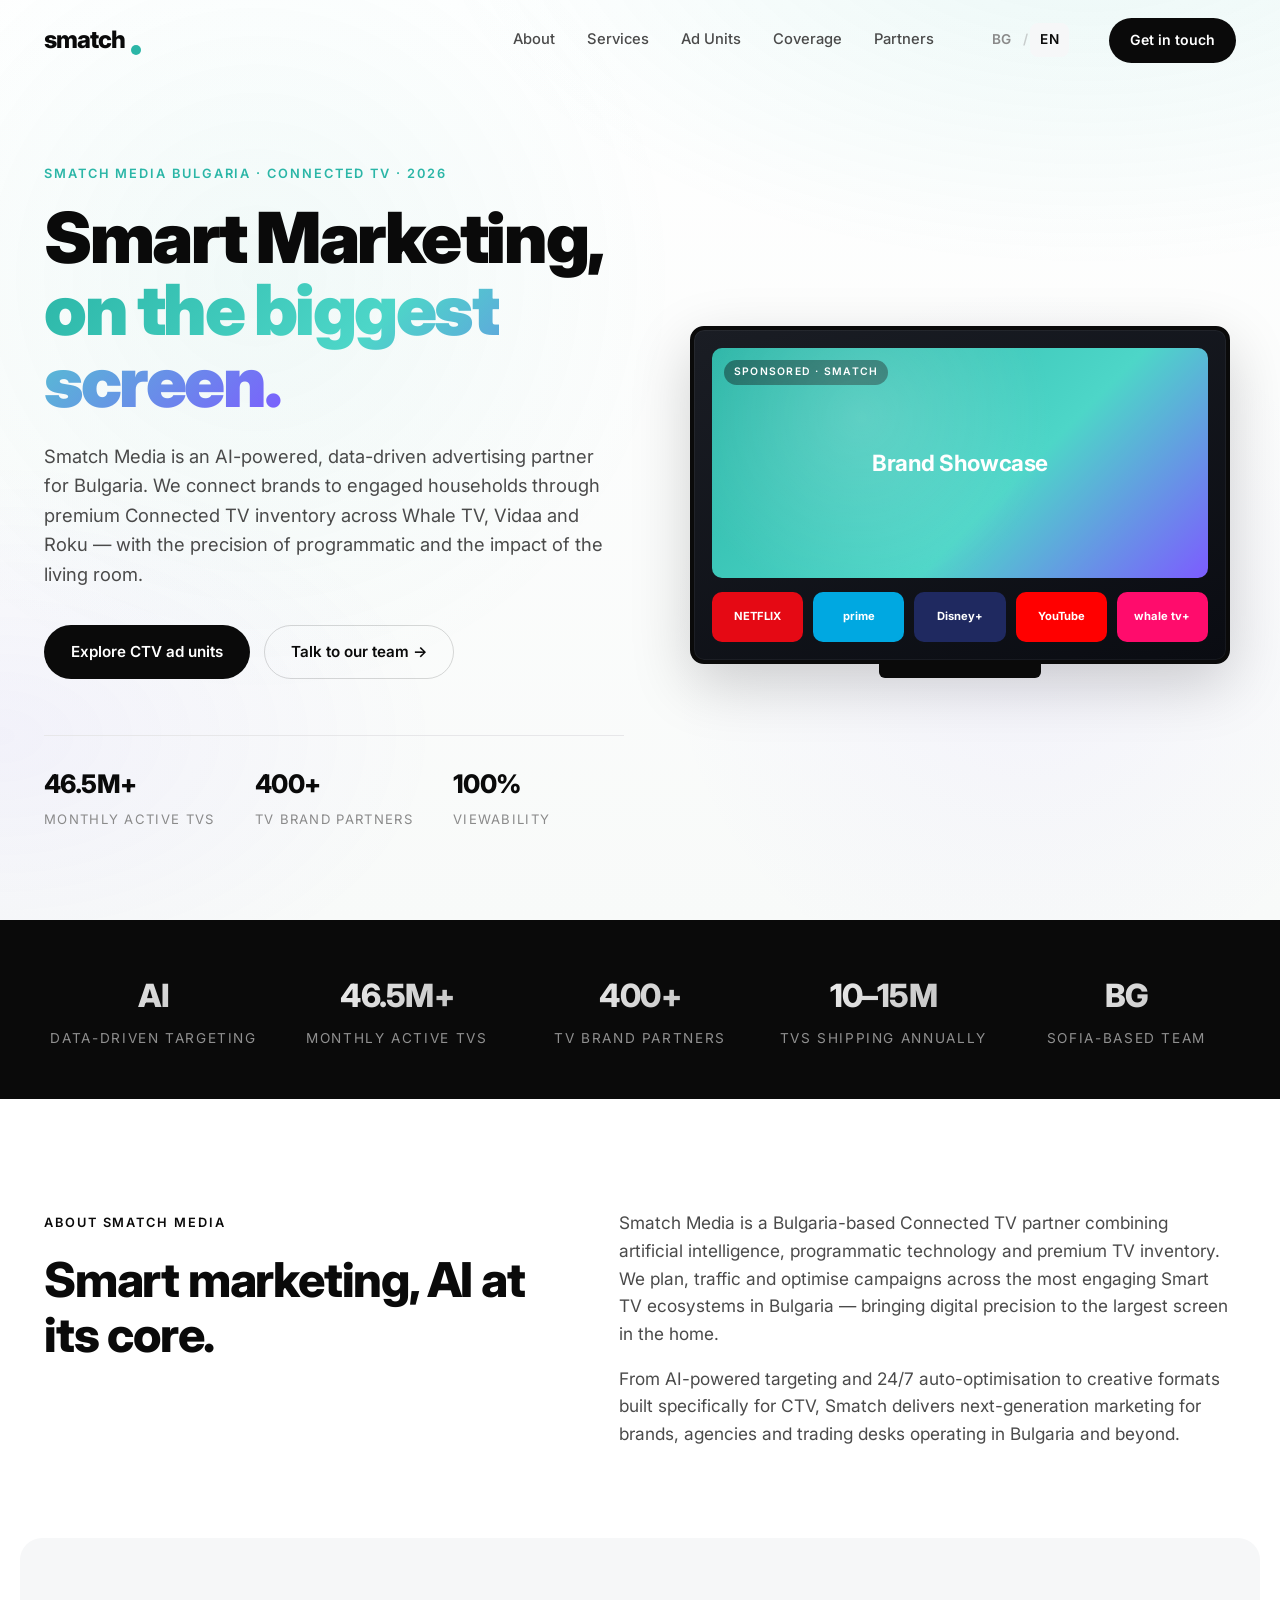
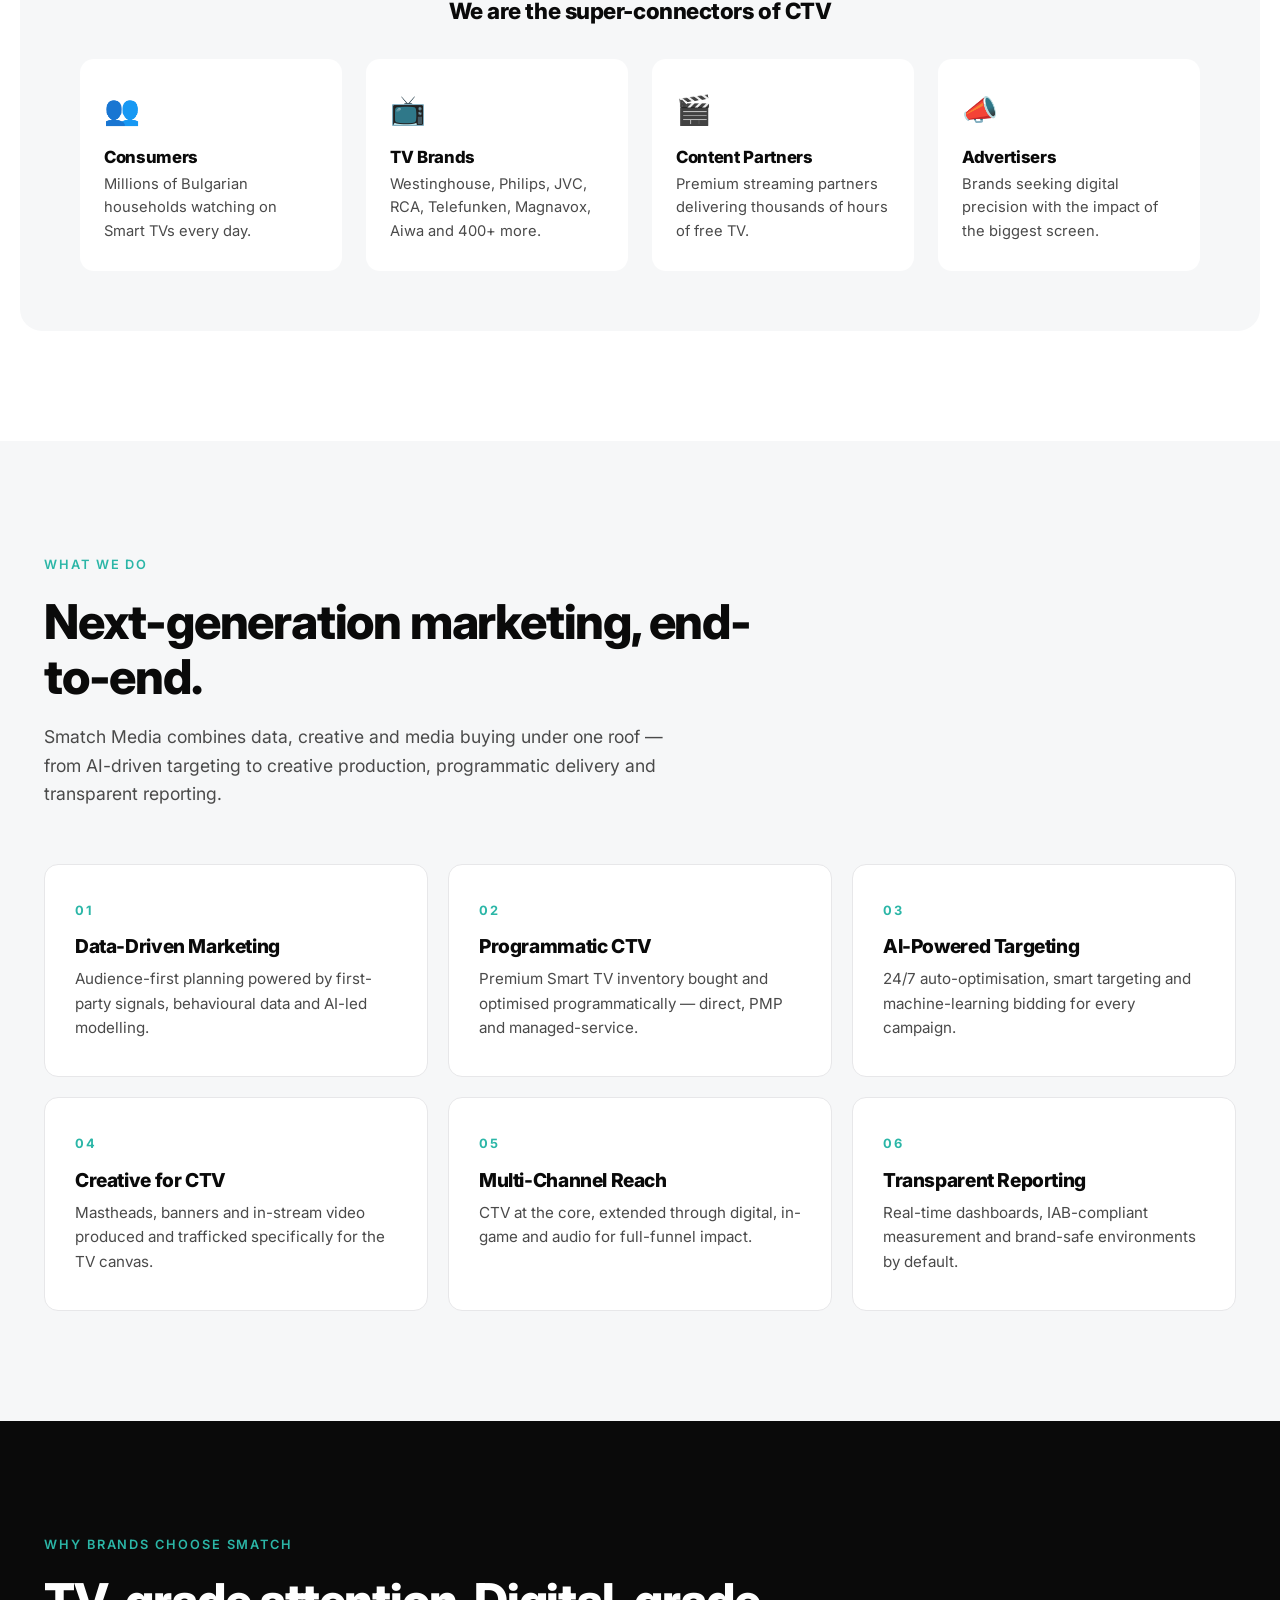
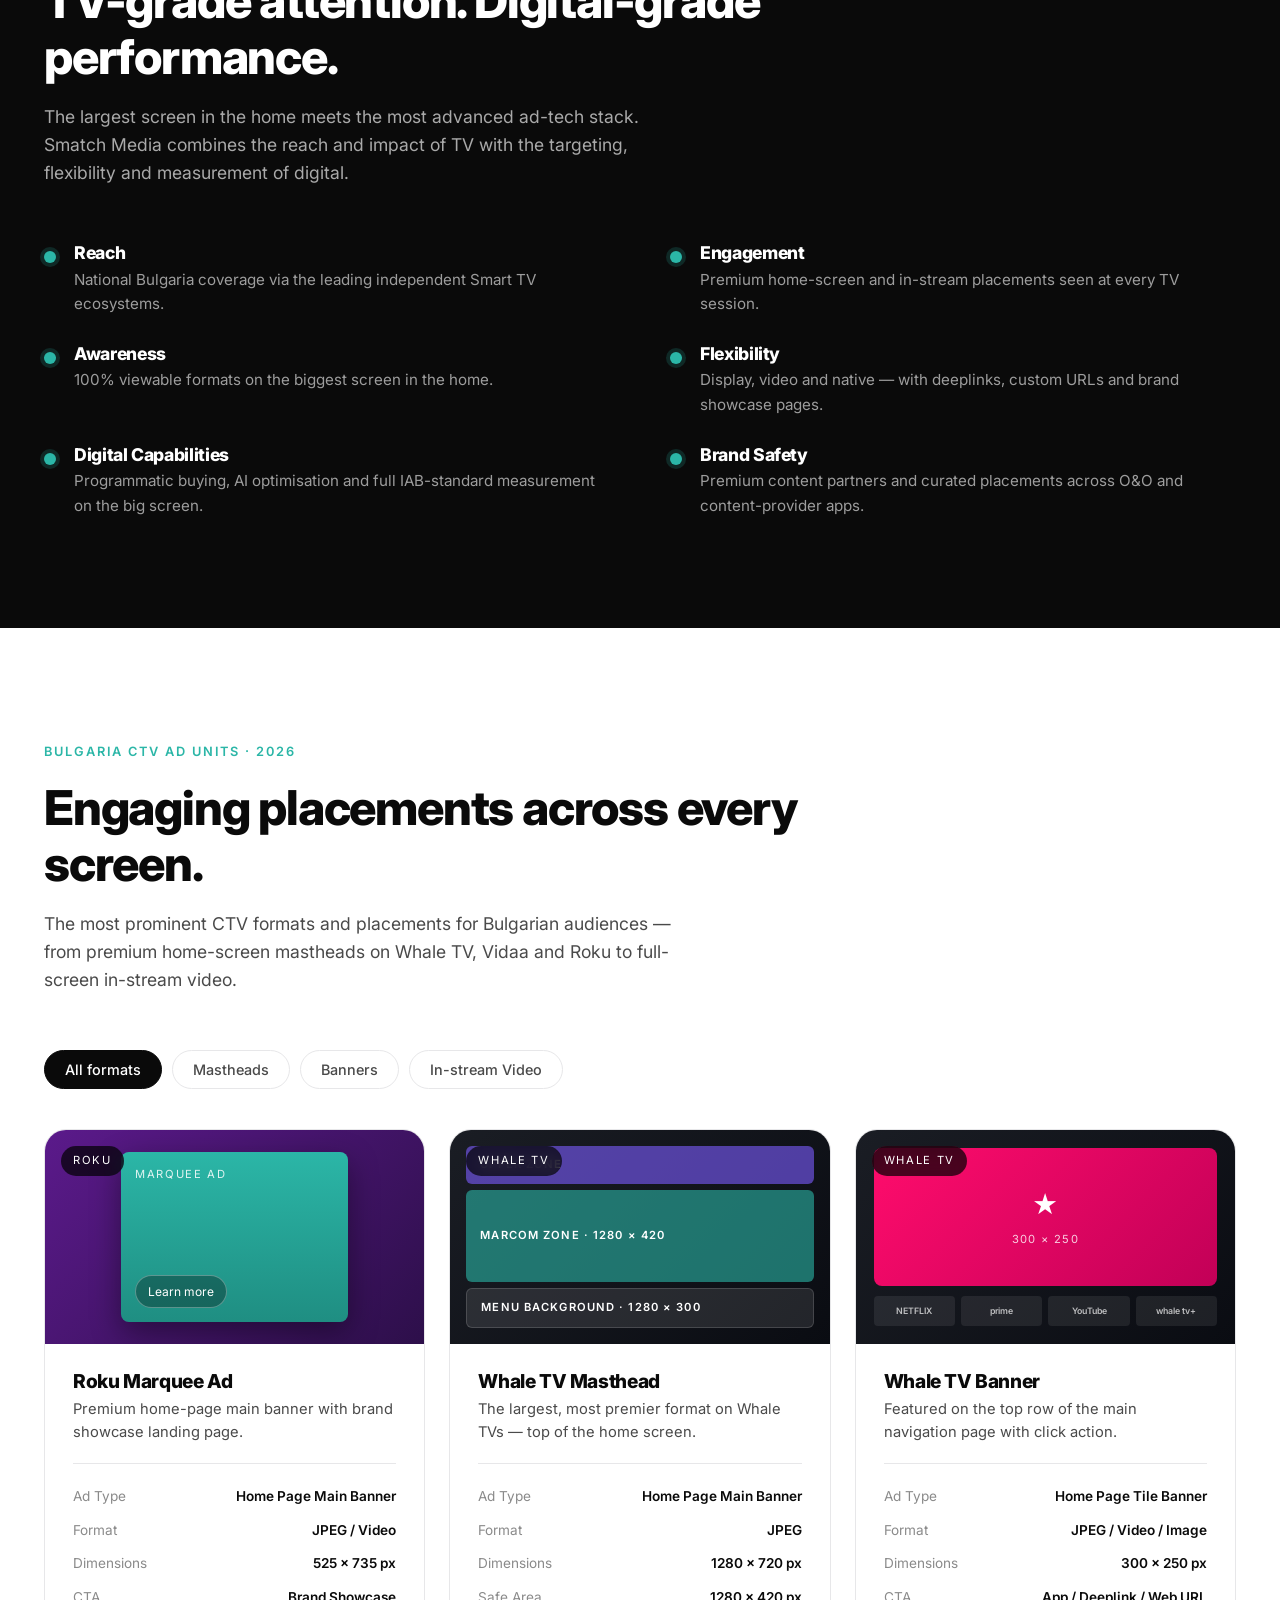
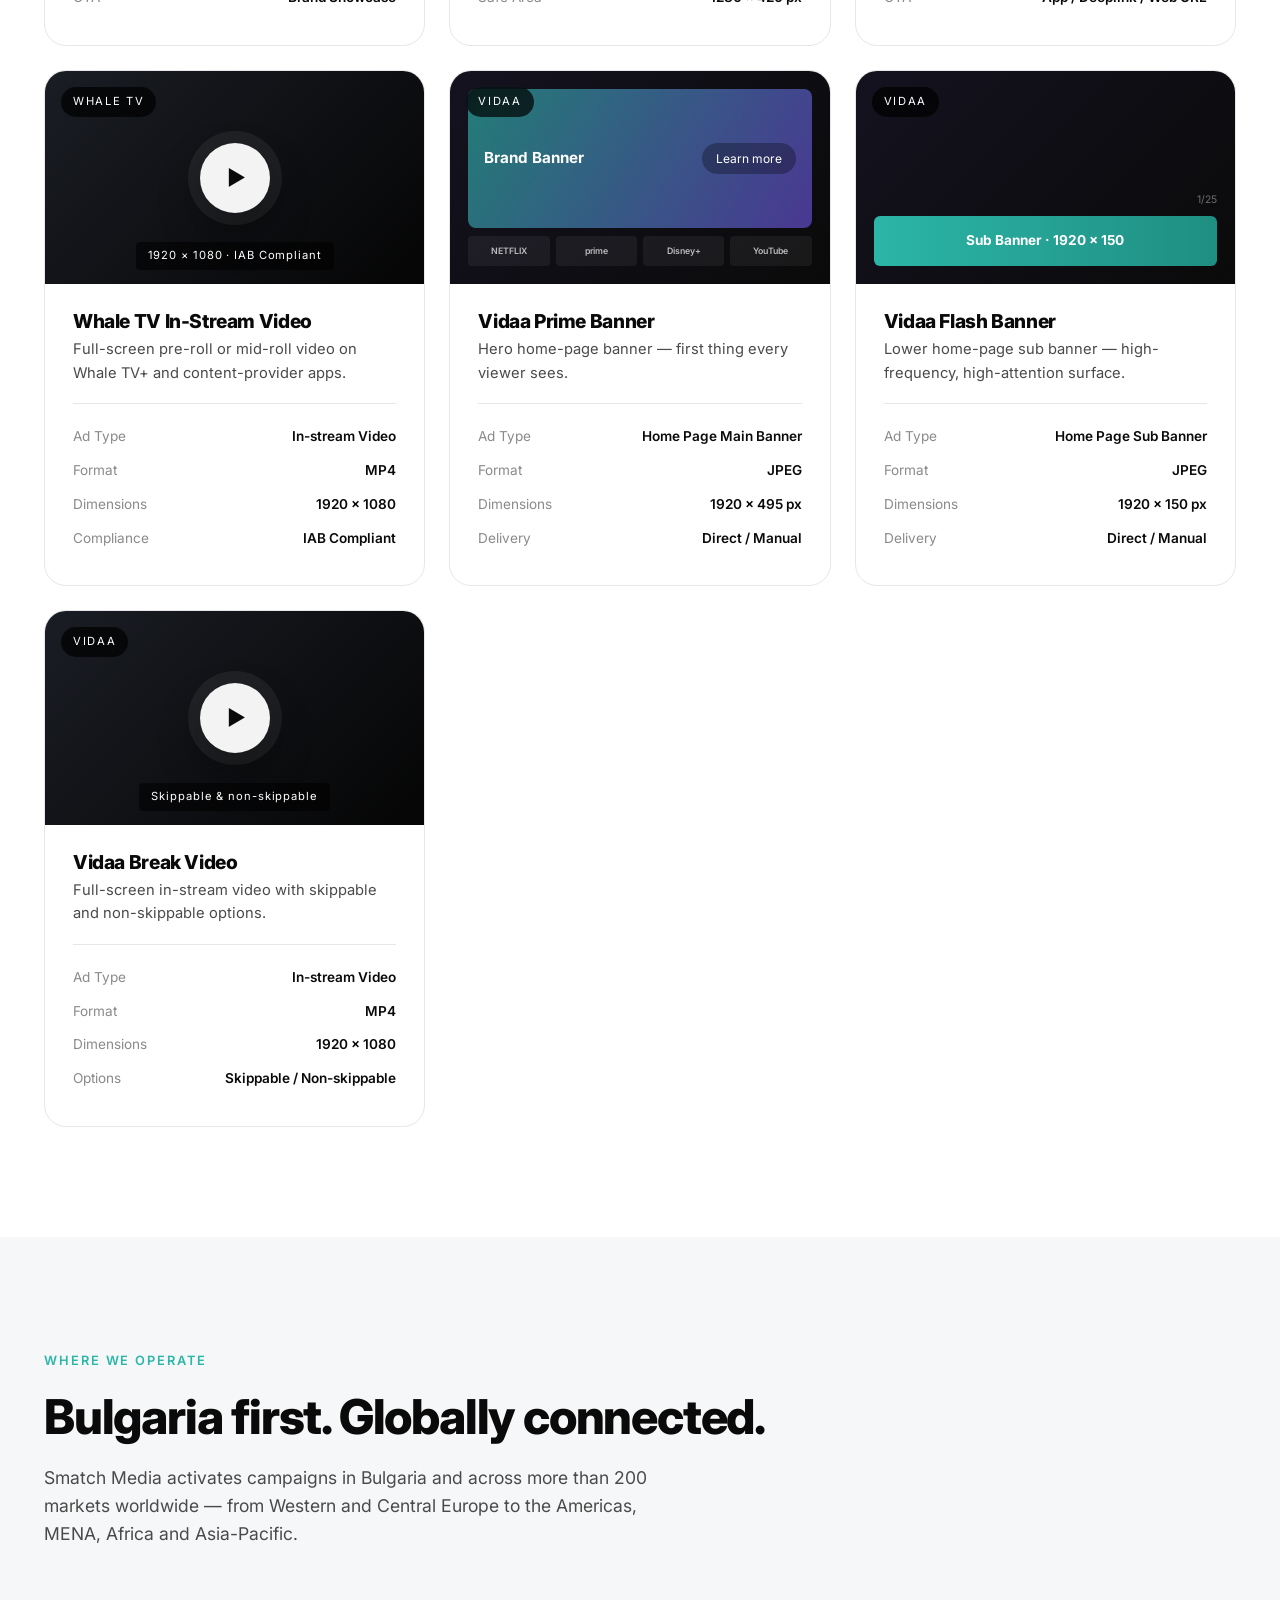
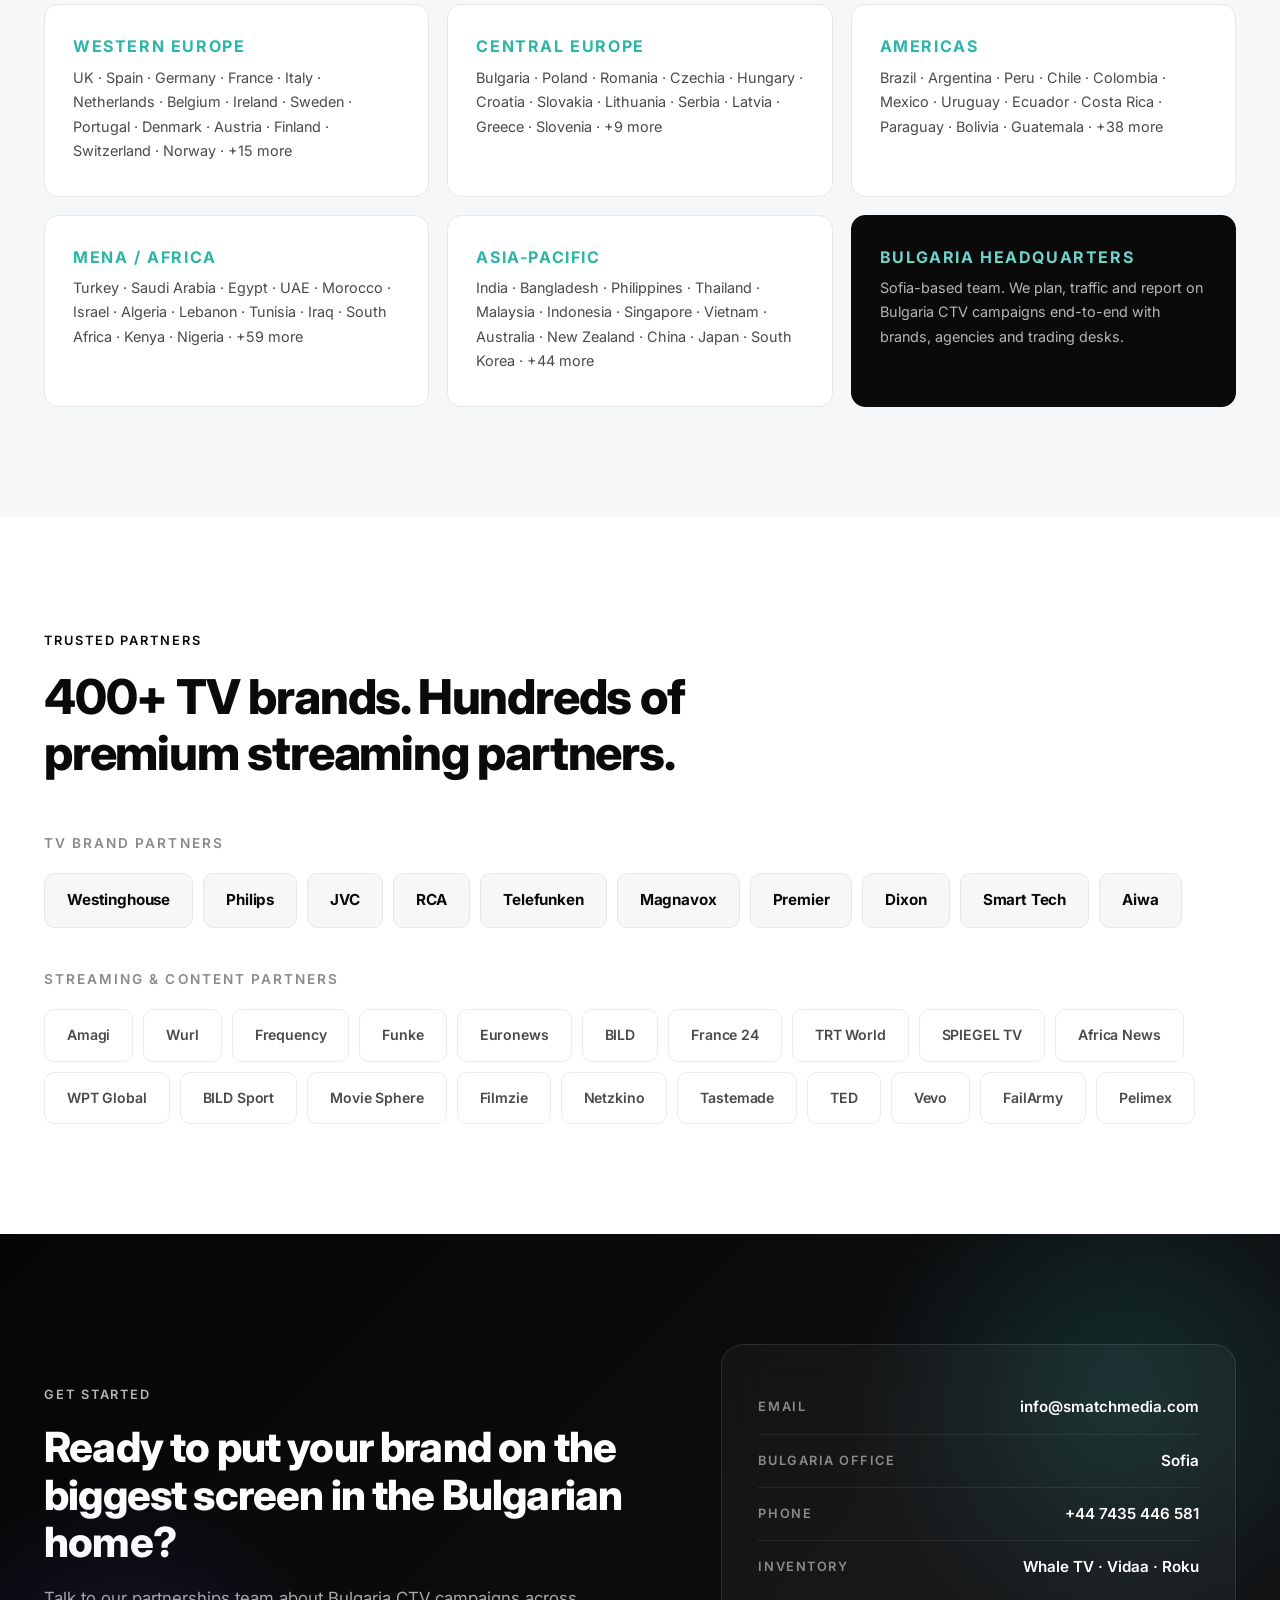
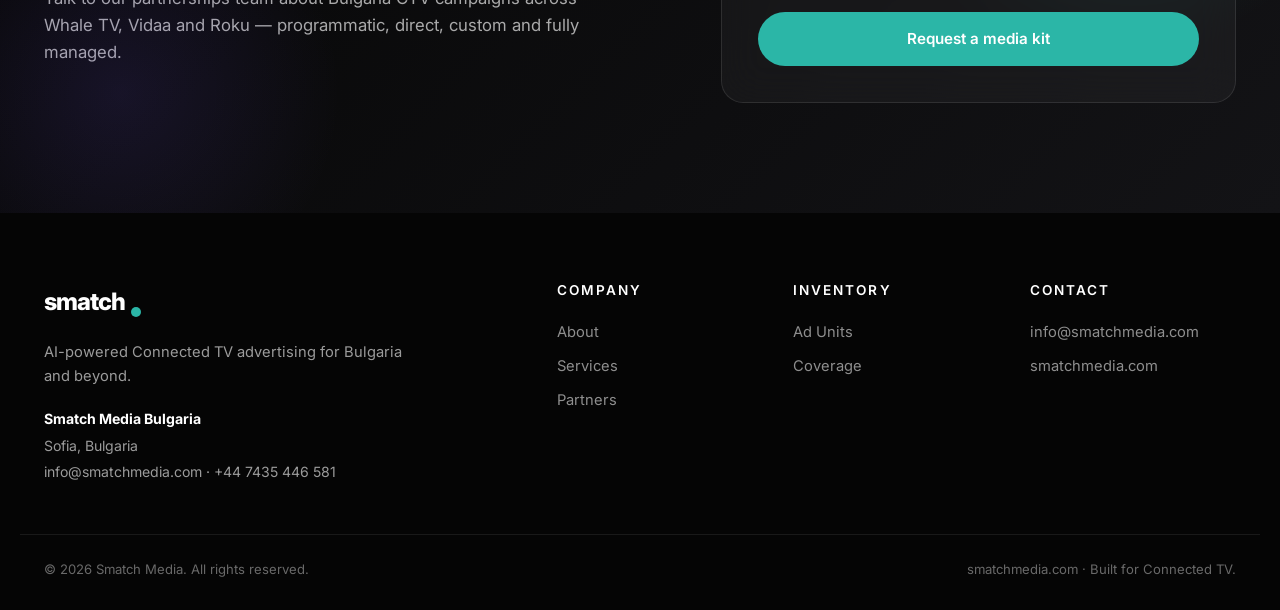
==== en/index.html @ 175dda56 "Initial Smatch Media Bulgaria CTV website Bulgarian-localised mirror of smatchmedia.uk with BG/EN la" ====
<!DOCTYPE html>
<html lang="en">
<head>
  <meta charset="UTF-8" />
  <meta name="viewport" content="width=device-width, initial-scale=1.0" />
  <title>Smatch Media Bulgaria — AI-Powered Connected TV Advertising</title>
  <meta name="description" content="Smatch Media Bulgaria delivers AI-powered, data-driven Connected TV advertising across Smart TVs in Bulgaria — Whale TV, Vidaa and Roku inventory, programmatic and direct." />
  <link rel="alternate" hreflang="bg" href="../" />
  <link rel="alternate" hreflang="en" href="./" />
  <link rel="alternate" hreflang="x-default" href="../" />
  <link rel="preconnect" href="https://fonts.googleapis.com">
  <link rel="preconnect" href="https://fonts.gstatic.com" crossorigin>
  <link href="https://fonts.googleapis.com/css2?family=Inter:wght@300;400;500;600;700;800;900&display=swap" rel="stylesheet">
  <link rel="stylesheet" href="../styles.css" />
</head>
<body>

  <!-- Navigation -->
  <header class="nav" id="nav">
    <div class="nav__inner container">
      <a href="#top" class="logo" aria-label="Smatch Media home">
        <span class="logo__text">smatch</span><span class="logo__dot"></span>
      </a>
      <nav class="nav__links" aria-label="Primary">
        <a href="#about">About</a>
        <a href="#services">Services</a>
        <a href="#units">Ad Units</a>
        <a href="#coverage">Coverage</a>
        <a href="#partners">Partners</a>
      </nav>
      <div class="lang-switch" role="group" aria-label="Език / Language">
        <a href="../" hreflang="bg">BG</a>
        <span class="lang-switch__sep" aria-hidden="true">/</span>
        <a class="is-active" aria-current="page">EN</a>
      </div>
      <a href="#contact" class="btn btn--primary nav__cta">Get in touch</a>
      <button class="nav__toggle" aria-label="Toggle menu" aria-expanded="false">
        <span></span><span></span><span></span>
      </button>
    </div>
  </header>

  <!-- Hero -->
  <section class="hero" id="top">
    <div class="hero__bg" aria-hidden="true"></div>
    <div class="container hero__inner">
      <div class="hero__content">
        <span class="eyebrow">Smatch Media Bulgaria · Connected TV · 2026</span>
        <h1 class="hero__title">
          Smart Marketing,<br />
          <span class="grad-text">on the biggest screen.</span>
        </h1>
        <p class="hero__lead">
          Smatch Media is an AI-powered, data-driven advertising partner for
          Bulgaria. We connect brands to engaged households through premium
          Connected TV inventory across Whale TV, Vidaa and Roku — with the
          precision of programmatic and the impact of the living room.
        </p>
        <div class="hero__ctas">
          <a href="#units" class="btn btn--primary">Explore CTV ad units</a>
          <a href="#contact" class="btn btn--ghost">Talk to our team →</a>
        </div>
        <div class="hero__meta">
          <div><strong>46.5M+</strong><span>Monthly Active TVs</span></div>
          <div><strong>400+</strong><span>TV brand partners</span></div>
          <div><strong>100%</strong><span>Viewability</span></div>
        </div>
      </div>
      <div class="hero__visual" aria-hidden="true">
        <div class="tv">
          <div class="tv__screen">
            <div class="tv__row tv__row--featured">
              <div class="tile tile--feature">
                <span class="tile__badge">Sponsored · Smatch</span>
                <span class="tile__title">Brand Showcase</span>
              </div>
            </div>
            <div class="tv__row">
              <div class="tile tile--app netflix">NETFLIX</div>
              <div class="tile tile--app prime">prime</div>
              <div class="tile tile--app disney">Disney+</div>
              <div class="tile tile--app youtube">YouTube</div>
              <div class="tile tile--app whale">whale tv+</div>
            </div>
          </div>
          <div class="tv__stand"></div>
        </div>
      </div>
    </div>
  </section>

  <!-- Stats / Trust bar -->
  <section class="stats">
    <div class="container stats__inner">
      <div class="stat">
        <div class="stat__num">AI</div>
        <div class="stat__label">Data-Driven Targeting</div>
      </div>
      <div class="stat">
        <div class="stat__num">46.5M+</div>
        <div class="stat__label">Monthly Active TVs</div>
      </div>
      <div class="stat">
        <div class="stat__num">400+</div>
        <div class="stat__label">TV brand partners</div>
      </div>
      <div class="stat">
        <div class="stat__num">10–15M</div>
        <div class="stat__label">TVs shipping annually</div>
      </div>
      <div class="stat">
        <div class="stat__num">BG</div>
        <div class="stat__label">Sofia-based team</div>
      </div>
    </div>
  </section>

  <!-- About -->
  <section class="section about" id="about">
    <div class="container two-col">
      <div>
        <span class="eyebrow eyebrow--dark">About Smatch Media</span>
        <h2 class="section__title">Smart marketing, AI at its core.</h2>
      </div>
      <div class="about__copy">
        <p>
          Smatch Media is a Bulgaria-based Connected TV partner combining
          artificial intelligence, programmatic technology and premium TV
          inventory. We plan, traffic and optimise campaigns across the most
          engaging Smart TV ecosystems in Bulgaria — bringing digital
          precision to the largest screen in the home.
        </p>
        <p>
          From AI-powered targeting and 24/7 auto-optimisation to creative
          formats built specifically for CTV, Smatch delivers next-generation
          marketing for brands, agencies and trading desks operating in
          Bulgaria and beyond.
        </p>
      </div>
    </div>

    <div class="container connectors">
      <h3 class="connectors__title">We are the super-connectors of CTV</h3>
      <div class="connectors__grid">
        <div class="connector">
          <div class="connector__icon" aria-hidden="true">👥</div>
          <h4>Consumers</h4>
          <p>Millions of Bulgarian households watching on Smart TVs every day.</p>
        </div>
        <div class="connector">
          <div class="connector__icon" aria-hidden="true">📺</div>
          <h4>TV Brands</h4>
          <p>Westinghouse, Philips, JVC, RCA, Telefunken, Magnavox, Aiwa and 400+ more.</p>
        </div>
        <div class="connector">
          <div class="connector__icon" aria-hidden="true">🎬</div>
          <h4>Content Partners</h4>
          <p>Premium streaming partners delivering thousands of hours of free TV.</p>
        </div>
        <div class="connector">
          <div class="connector__icon" aria-hidden="true">📣</div>
          <h4>Advertisers</h4>
          <p>Brands seeking digital precision with the impact of the biggest screen.</p>
        </div>
      </div>
    </div>
  </section>

  <!-- Services -->
  <section class="section services" id="services">
    <div class="container">
      <div class="section__head">
        <span class="eyebrow">What We Do</span>
        <h2 class="section__title">Next-generation marketing, end-to-end.</h2>
        <p class="section__lead">
          Smatch Media combines data, creative and media buying under one roof —
          from AI-driven targeting to creative production, programmatic delivery
          and transparent reporting.
        </p>
      </div>
      <div class="why__grid">
        <article class="card">
          <span class="card__num">01</span>
          <h3>Data-Driven Marketing</h3>
          <p>Audience-first planning powered by first-party signals, behavioural data and AI-led modelling.</p>
        </article>
        <article class="card">
          <span class="card__num">02</span>
          <h3>Programmatic CTV</h3>
          <p>Premium Smart TV inventory bought and optimised programmatically — direct, PMP and managed-service.</p>
        </article>
        <article class="card">
          <span class="card__num">03</span>
          <h3>AI-Powered Targeting</h3>
          <p>24/7 auto-optimisation, smart targeting and machine-learning bidding for every campaign.</p>
        </article>
        <article class="card">
          <span class="card__num">04</span>
          <h3>Creative for CTV</h3>
          <p>Mastheads, banners and in-stream video produced and trafficked specifically for the TV canvas.</p>
        </article>
        <article class="card">
          <span class="card__num">05</span>
          <h3>Multi-Channel Reach</h3>
          <p>CTV at the core, extended through digital, in-game and audio for full-funnel impact.</p>
        </article>
        <article class="card">
          <span class="card__num">06</span>
          <h3>Transparent Reporting</h3>
          <p>Real-time dashboards, IAB-compliant measurement and brand-safe environments by default.</p>
        </article>
      </div>
    </div>
  </section>

  <!-- Why CTV with Smatch -->
  <section class="section why" id="why">
    <div class="container">
      <div class="section__head">
        <span class="eyebrow">Why Brands Choose Smatch</span>
        <h2 class="section__title">TV-grade attention. Digital-grade performance.</h2>
        <p class="section__lead">
          The largest screen in the home meets the most advanced ad-tech stack.
          Smatch Media combines the reach and impact of TV with the targeting,
          flexibility and measurement of digital.
        </p>
      </div>
      <div class="bullets">
        <div class="bullet"><span class="bullet__dot"></span><div><h4>Reach</h4><p>National Bulgaria coverage via the leading independent Smart TV ecosystems.</p></div></div>
        <div class="bullet"><span class="bullet__dot"></span><div><h4>Engagement</h4><p>Premium home-screen and in-stream placements seen at every TV session.</p></div></div>
        <div class="bullet"><span class="bullet__dot"></span><div><h4>Awareness</h4><p>100% viewable formats on the biggest screen in the home.</p></div></div>
        <div class="bullet"><span class="bullet__dot"></span><div><h4>Flexibility</h4><p>Display, video and native — with deeplinks, custom URLs and brand showcase pages.</p></div></div>
        <div class="bullet"><span class="bullet__dot"></span><div><h4>Digital Capabilities</h4><p>Programmatic buying, AI optimisation and full IAB-standard measurement on the big screen.</p></div></div>
        <div class="bullet"><span class="bullet__dot"></span><div><h4>Brand Safety</h4><p>Premium content partners and curated placements across O&O and content-provider apps.</p></div></div>
      </div>
    </div>
  </section>

  <!-- Ad Units -->
  <section class="section units" id="units">
    <div class="container">
      <div class="section__head">
        <span class="eyebrow">Bulgaria CTV Ad Units · 2026</span>
        <h2 class="section__title">Engaging placements across every screen.</h2>
        <p class="section__lead">
          The most prominent CTV formats and placements for Bulgarian audiences —
          from premium home-screen mastheads on Whale TV, Vidaa and Roku to
          full-screen in-stream video.
        </p>
      </div>

      <div class="units__filter" role="tablist" aria-label="Ad unit categories">
        <button class="chip chip--active" data-filter="all" role="tab" aria-selected="true">All formats</button>
        <button class="chip" data-filter="masthead" role="tab" aria-selected="false">Mastheads</button>
        <button class="chip" data-filter="banner" role="tab" aria-selected="false">Banners</button>
        <button class="chip" data-filter="video" role="tab" aria-selected="false">In-stream Video</button>
      </div>

      <div class="units__grid">

        <article class="unit" data-cat="masthead">
          <div class="unit__brand">Roku</div>
          <div class="unit__visual unit__visual--marquee">
            <div class="marquee">
              <span class="marquee__label">Marquee Ad</span>
              <span class="marquee__cta">Learn more</span>
            </div>
          </div>
          <div class="unit__body">
            <h3>Roku Marquee Ad</h3>
            <p class="unit__desc">Premium home-page main banner with brand showcase landing page.</p>
            <ul class="spec">
              <li><span>Ad Type</span><b>Home Page Main Banner</b></li>
              <li><span>Format</span><b>JPEG / Video</b></li>
              <li><span>Dimensions</span><b>525 × 735 px</b></li>
              <li><span>CTA</span><b>Brand Showcase</b></li>
            </ul>
          </div>
        </article>

        <article class="unit" data-cat="masthead">
          <div class="unit__brand">Whale TV</div>
          <div class="unit__visual unit__visual--whale-mast">
            <div class="zone zone--upper">Upper Zone</div>
            <div class="zone zone--marcom">Marcom Zone · 1280 × 420</div>
            <div class="zone zone--menu">Menu Background · 1280 × 300</div>
          </div>
          <div class="unit__body">
            <h3>Whale TV Masthead</h3>
            <p class="unit__desc">The largest, most premier format on Whale TVs — top of the home screen.</p>
            <ul class="spec">
              <li><span>Ad Type</span><b>Home Page Main Banner</b></li>
              <li><span>Format</span><b>JPEG</b></li>
              <li><span>Dimensions</span><b>1280 × 720 px</b></li>
              <li><span>Safe Area</span><b>1280 × 420 px</b></li>
            </ul>
          </div>
        </article>

        <article class="unit" data-cat="banner">
          <div class="unit__brand">Whale TV</div>
          <div class="unit__visual unit__visual--whale-banner">
            <div class="banner-tile">
              <span class="banner-tile__star">★</span>
              <span class="banner-tile__label">300 × 250</span>
            </div>
            <div class="banner-row">
              <div class="banner-app netflix">NETFLIX</div>
              <div class="banner-app prime">prime</div>
              <div class="banner-app youtube">YouTube</div>
              <div class="banner-app whale">whale tv+</div>
            </div>
          </div>
          <div class="unit__body">
            <h3>Whale TV Banner</h3>
            <p class="unit__desc">Featured on the top row of the main navigation page with click action.</p>
            <ul class="spec">
              <li><span>Ad Type</span><b>Home Page Tile Banner</b></li>
              <li><span>Format</span><b>JPEG / Video / Image</b></li>
              <li><span>Dimensions</span><b>300 × 250 px</b></li>
              <li><span>CTA</span><b>App / Deeplink / Web URL</b></li>
            </ul>
          </div>
        </article>

        <article class="unit" data-cat="video">
          <div class="unit__brand">Whale TV</div>
          <div class="unit__visual unit__visual--video">
            <div class="play">
              <span class="play__icon">▶</span>
            </div>
            <span class="video-tag">1920 × 1080 · IAB Compliant</span>
          </div>
          <div class="unit__body">
            <h3>Whale TV In-Stream Video</h3>
            <p class="unit__desc">Full-screen pre-roll or mid-roll video on Whale TV+ and content-provider apps.</p>
            <ul class="spec">
              <li><span>Ad Type</span><b>In-stream Video</b></li>
              <li><span>Format</span><b>MP4</b></li>
              <li><span>Dimensions</span><b>1920 × 1080</b></li>
              <li><span>Compliance</span><b>IAB Compliant</b></li>
            </ul>
          </div>
        </article>

        <article class="unit" data-cat="masthead">
          <div class="unit__brand">Vidaa</div>
          <div class="unit__visual unit__visual--vidaa-prime">
            <div class="vidaa-banner">
              <span class="vidaa-banner__title">Brand Banner</span>
              <span class="vidaa-banner__cta">Learn more</span>
            </div>
            <div class="vidaa-row">
              <span>NETFLIX</span><span>prime</span><span>Disney+</span><span>YouTube</span>
            </div>
          </div>
          <div class="unit__body">
            <h3>Vidaa Prime Banner</h3>
            <p class="unit__desc">Hero home-page banner — first thing every viewer sees.</p>
            <ul class="spec">
              <li><span>Ad Type</span><b>Home Page Main Banner</b></li>
              <li><span>Format</span><b>JPEG</b></li>
              <li><span>Dimensions</span><b>1920 × 495 px</b></li>
              <li><span>Delivery</span><b>Direct / Manual</b></li>
            </ul>
          </div>
        </article>

        <article class="unit" data-cat="banner">
          <div class="unit__brand">Vidaa</div>
          <div class="unit__visual unit__visual--vidaa-flash">
            <div class="flash-row"><span>1/25</span></div>
            <div class="flash-banner">Sub Banner · 1920 × 150</div>
          </div>
          <div class="unit__body">
            <h3>Vidaa Flash Banner</h3>
            <p class="unit__desc">Lower home-page sub banner — high-frequency, high-attention surface.</p>
            <ul class="spec">
              <li><span>Ad Type</span><b>Home Page Sub Banner</b></li>
              <li><span>Format</span><b>JPEG</b></li>
              <li><span>Dimensions</span><b>1920 × 150 px</b></li>
              <li><span>Delivery</span><b>Direct / Manual</b></li>
            </ul>
          </div>
        </article>

        <article class="unit" data-cat="video">
          <div class="unit__brand">Vidaa</div>
          <div class="unit__visual unit__visual--video">
            <div class="play"><span class="play__icon">▶</span></div>
            <span class="video-tag">Skippable & non-skippable</span>
          </div>
          <div class="unit__body">
            <h3>Vidaa Break Video</h3>
            <p class="unit__desc">Full-screen in-stream video with skippable and non-skippable options.</p>
            <ul class="spec">
              <li><span>Ad Type</span><b>In-stream Video</b></li>
              <li><span>Format</span><b>MP4</b></li>
              <li><span>Dimensions</span><b>1920 × 1080</b></li>
              <li><span>Options</span><b>Skippable / Non-skippable</b></li>
            </ul>
          </div>
        </article>

      </div>
    </div>
  </section>

  <!-- Coverage -->
  <section class="section coverage" id="coverage">
    <div class="container">
      <div class="section__head">
        <span class="eyebrow">Where We Operate</span>
        <h2 class="section__title">Bulgaria first. Globally connected.</h2>
        <p class="section__lead">
          Smatch Media activates campaigns in Bulgaria and across more than
          200 markets worldwide — from Western and Central Europe to the
          Americas, MENA, Africa and Asia-Pacific.
        </p>
      </div>

      <div class="coverage__grid">
        <div class="region">
          <h4>Western Europe</h4>
          <p>UK · Spain · Germany · France · Italy · Netherlands · Belgium · Ireland · Sweden · Portugal · Denmark · Austria · Finland · Switzerland · Norway · +15 more</p>
        </div>
        <div class="region">
          <h4>Central Europe</h4>
          <p>Bulgaria · Poland · Romania · Czechia · Hungary · Croatia · Slovakia · Lithuania · Serbia · Latvia · Greece · Slovenia · +9 more</p>
        </div>
        <div class="region">
          <h4>Americas</h4>
          <p>Brazil · Argentina · Peru · Chile · Colombia · Mexico · Uruguay · Ecuador · Costa Rica · Paraguay · Bolivia · Guatemala · +38 more</p>
        </div>
        <div class="region">
          <h4>MENA / Africa</h4>
          <p>Turkey · Saudi Arabia · Egypt · UAE · Morocco · Israel · Algeria · Lebanon · Tunisia · Iraq · South Africa · Kenya · Nigeria · +59 more</p>
        </div>
        <div class="region">
          <h4>Asia-Pacific</h4>
          <p>India · Bangladesh · Philippines · Thailand · Malaysia · Indonesia · Singapore · Vietnam · Australia · New Zealand · China · Japan · South Korea · +44 more</p>
        </div>
        <div class="region region--accent">
          <h4>Bulgaria Headquarters</h4>
          <p>Sofia-based team. We plan, traffic and report on Bulgaria CTV campaigns end-to-end with brands, agencies and trading desks.</p>
        </div>
      </div>
    </div>
  </section>

  <!-- Partners -->
  <section class="section partners" id="partners">
    <div class="container">
      <div class="section__head">
        <span class="eyebrow eyebrow--dark">Trusted Partners</span>
        <h2 class="section__title">400+ TV brands. Hundreds of premium streaming partners.</h2>
      </div>

      <div class="partners__group">
        <h4>TV Brand Partners</h4>
        <div class="logos">
          <span>Westinghouse</span><span>Philips</span><span>JVC</span><span>RCA</span>
          <span>Telefunken</span><span>Magnavox</span><span>Premier</span><span>Dixon</span>
          <span>Smart Tech</span><span>Aiwa</span>
        </div>
      </div>

      <div class="partners__group">
        <h4>Streaming &amp; Content Partners</h4>
        <div class="logos logos--alt">
          <span>Amagi</span><span>Wurl</span><span>Frequency</span><span>Funke</span>
          <span>Euronews</span><span>BILD</span><span>France 24</span><span>TRT World</span>
          <span>SPIEGEL TV</span><span>Africa News</span><span>WPT Global</span><span>BILD Sport</span>
          <span>Movie Sphere</span><span>Filmzie</span><span>Netzkino</span><span>Tastemade</span>
          <span>TED</span><span>Vevo</span><span>FailArmy</span><span>Pelimex</span>
        </div>
      </div>
    </div>
  </section>

  <!-- CTA / Contact -->
  <section class="section cta" id="contact">
    <div class="container cta__inner">
      <div class="cta__copy">
        <span class="eyebrow eyebrow--light">Get Started</span>
        <h2>Ready to put your brand on the biggest screen in the Bulgarian home?</h2>
        <p>Talk to our partnerships team about Bulgaria CTV campaigns across Whale TV, Vidaa and Roku — programmatic, direct, custom and fully managed.</p>
      </div>
      <div class="cta__card">
        <div class="cta__row">
          <span class="cta__label">Email</span>
          <a class="cta__value" href="mailto:info@smatchmedia.com">info@smatchmedia.com</a>
        </div>
        <div class="cta__row">
          <span class="cta__label">Bulgaria Office</span>
          <span class="cta__value">Sofia</span>
        </div>
        <div class="cta__row">
          <span class="cta__label">Phone</span>
          <a class="cta__value" href="tel:+447435446581">+44 7435 446 581</a>
        </div>
        <div class="cta__row">
          <span class="cta__label">Inventory</span>
          <span class="cta__value">Whale TV · Vidaa · Roku</span>
        </div>
        <a href="mailto:info@smatchmedia.com?subject=Bulgaria%20CTV%20Campaign%20Enquiry" class="btn btn--primary btn--block">Request a media kit</a>
      </div>
    </div>
  </section>

  <!-- Footer -->
  <footer class="footer">
    <div class="container footer__inner">
      <div class="footer__brand">
        <a href="#top" class="logo logo--light">
          <span class="logo__text">smatch</span><span class="logo__dot"></span>
        </a>
        <p>AI-powered Connected TV advertising for Bulgaria and beyond.</p>
        <div class="footer__addr">
          <strong>Smatch Media Bulgaria</strong>
          <span>Sofia, Bulgaria</span>
          <span>info@smatchmedia.com · +44 7435 446 581</span>
        </div>
      </div>
      <div class="footer__cols">
        <div>
          <h5>Company</h5>
          <a href="#about">About</a>
          <a href="#services">Services</a>
          <a href="#partners">Partners</a>
        </div>
        <div>
          <h5>Inventory</h5>
          <a href="#units">Ad Units</a>
          <a href="#coverage">Coverage</a>
        </div>
        <div>
          <h5>Contact</h5>
          <a href="mailto:info@smatchmedia.com">info@smatchmedia.com</a>
          <a href="https://smatchmedia.com">smatchmedia.com</a>
        </div>
      </div>
    </div>
    <div class="footer__bottom container">
      <span>© 2026 Smatch Media. All rights reserved.</span>
      <span>smatchmedia.com · Built for Connected TV.</span>
    </div>
  </footer>

  <script src="../script.js"></script>
</body>
</html>
---- styles.css ----
/* ===== Reset & base ===== */
*, *::before, *::after { box-sizing: border-box; }
html { scroll-behavior: smooth; }
body {
  margin: 0;
  font-family: 'Inter', -apple-system, BlinkMacSystemFont, 'Segoe UI', Roboto, sans-serif;
  font-weight: 400;
  color: #0a0a0a;
  background: #ffffff;
  line-height: 1.6;
  -webkit-font-smoothing: antialiased;
  -moz-osx-font-smoothing: grayscale;
}
img { max-width: 100%; display: block; }
a { color: inherit; text-decoration: none; transition: color .2s ease; }
button { font-family: inherit; cursor: pointer; border: 0; background: transparent; }
h1, h2, h3, h4, h5 { margin: 0 0 .5em; line-height: 1.15; letter-spacing: -.02em; font-weight: 800; }
p { margin: 0 0 1em; }

/* ===== Tokens (Smatch Media palette) ===== */
:root {
  --bg: #ffffff;
  --bg-soft: #f6f7f8;
  --bg-dark: #0a0a0a;
  --bg-darker: #050505;
  --ink: #0a0a0a;
  --ink-soft: #4a4a4a;
  --ink-muted: #8a8a8a;
  --line: #e7e7e9;
  --line-dark: #1f1f23;
  --teal: #2BB6A7;        /* Smatch primary accent (the dot) */
  --teal-700: #1f8e82;
  --teal-300: #6ed3c8;
  --violet: #7C5CFF;      /* secondary accent */
  --pink: #ff0c6c;        /* tertiary (Whale TV mock) */
  --radius: 14px;
  --radius-lg: 22px;
  --shadow-sm: 0 1px 2px rgba(0,0,0,.05);
  --shadow-md: 0 8px 30px rgba(0,0,0,.08);
  --shadow-lg: 0 20px 60px rgba(0,0,0,.18);
  --max: 1240px;
}

/* ===== Layout ===== */
.container {
  width: 100%;
  max-width: var(--max);
  margin: 0 auto;
  padding: 0 24px;
}
.section { padding: 110px 0; }
.section__head {
  max-width: 760px;
  margin: 0 0 56px;
}
.section__title {
  font-size: clamp(2rem, 4vw, 3rem);
  font-weight: 800;
  letter-spacing: -.025em;
  margin-bottom: .4em;
}
.section__lead {
  font-size: 1.1rem;
  color: var(--ink-soft);
  max-width: 640px;
}
.eyebrow {
  display: inline-block;
  font-size: .8rem;
  font-weight: 600;
  text-transform: uppercase;
  letter-spacing: .15em;
  color: var(--teal);
  margin-bottom: 18px;
}
.eyebrow--dark { color: var(--ink); }
.eyebrow--light { color: rgba(255,255,255,.7); }

/* ===== Buttons ===== */
.btn {
  display: inline-flex;
  align-items: center;
  justify-content: center;
  gap: 8px;
  padding: 14px 26px;
  border-radius: 999px;
  font-weight: 600;
  font-size: .95rem;
  transition: transform .15s ease, background .2s ease, color .2s ease, box-shadow .2s ease;
  white-space: nowrap;
  border: 1.5px solid transparent;
}
.btn--primary { background: var(--ink); color: #fff; }
.btn--primary:hover { background: var(--teal); transform: translateY(-1px); box-shadow: 0 12px 30px rgba(43,182,167,.35); }
.btn--ghost { color: var(--ink); border-color: rgba(0,0,0,.15); }
.btn--ghost:hover { border-color: var(--ink); transform: translateY(-1px); }
.btn--block { width: 100%; margin-top: 18px; }

/* ===== Smatch Logo ===== */
.logo {
  display: inline-flex;
  align-items: baseline;
  gap: 4px;
  font-weight: 800;
  font-size: 1.5rem;
  letter-spacing: -.04em;
  color: var(--ink);
  font-family: 'Inter', sans-serif;
}
.logo__text {
  font-weight: 800;
  text-transform: lowercase;
}
.logo__dot {
  width: 10px;
  height: 10px;
  border-radius: 50%;
  background: var(--teal);
  display: inline-block;
  margin-left: 2px;
  flex-shrink: 0;
  align-self: flex-end;
  margin-bottom: 4px;
  box-shadow: 0 0 0 0 rgba(43,182,167,.5);
  animation: pulse 2.4s ease-in-out infinite;
}
@keyframes pulse {
  0%, 100% { box-shadow: 0 0 0 0 rgba(43,182,167,.4); }
  50% { box-shadow: 0 0 0 6px rgba(43,182,167,0); }
}
.logo--light { color: #fff; }

/* ===== Nav ===== */
.nav {
  position: fixed;
  top: 0; left: 0; right: 0;
  z-index: 50;
  padding: 18px 0;
  transition: background .25s ease, box-shadow .25s ease, padding .25s ease;
  backdrop-filter: blur(0);
}
.nav.is-scrolled {
  background: rgba(255,255,255,.85);
  backdrop-filter: saturate(180%) blur(14px);
  box-shadow: 0 1px 0 rgba(0,0,0,.06);
  padding: 12px 0;
}
.nav__inner {
  display: flex;
  align-items: center;
  justify-content: space-between;
  gap: 24px;
}
.nav__links {
  display: flex;
  gap: 32px;
  margin-left: auto;
  margin-right: 24px;
}
.nav__links a {
  font-size: .92rem;
  font-weight: 500;
  color: var(--ink-soft);
}
.nav__links a:hover { color: var(--ink); }
.nav__cta { padding: 10px 20px; font-size: .88rem; }

.lang-switch {
  display: flex;
  align-items: center;
  gap: 2px;
  margin-right: 16px;
  font-size: .85rem;
  font-weight: 600;
  letter-spacing: .02em;
}
.lang-switch a {
  color: var(--ink-muted);
  padding: 6px 10px;
  border-radius: 8px;
  transition: color .2s ease, background .2s ease;
}
.lang-switch a:hover { color: var(--ink); }
.lang-switch a.is-active {
  color: var(--ink);
  background: var(--bg-soft);
}
.lang-switch__sep {
  color: var(--ink-muted);
  opacity: .4;
}

.nav__toggle {
  display: none;
  width: 40px; height: 40px;
  flex-direction: column;
  gap: 5px;
  align-items: center;
  justify-content: center;
}
.nav__toggle span {
  display: block;
  width: 22px; height: 2px;
  background: var(--ink);
  transition: transform .2s ease, opacity .2s ease;
}

/* ===== Hero ===== */
.hero {
  position: relative;
  padding: 160px 0 90px;
  overflow: hidden;
  background:
    radial-gradient(1100px 600px at 85% -10%, rgba(43,182,167,.10) 0%, transparent 60%),
    radial-gradient(800px 500px at 0% 80%, rgba(124,92,255,.06) 0%, transparent 55%),
    linear-gradient(180deg, #ffffff 0%, #f8faf9 100%);
}
.hero__bg {
  position: absolute;
  inset: 0;
  background-image:
    radial-gradient(circle at 20% 30%, rgba(43,182,167,.06) 0%, transparent 35%),
    radial-gradient(circle at 80% 70%, rgba(124,92,255,.05) 0%, transparent 30%);
  pointer-events: none;
}
.hero__inner {
  position: relative;
  display: grid;
  grid-template-columns: 1.05fr 1fr;
  gap: 60px;
  align-items: center;
}
.hero__title {
  font-size: clamp(2.5rem, 5.5vw, 4.5rem);
  font-weight: 900;
  letter-spacing: -.035em;
  line-height: 1.02;
  margin-bottom: 24px;
}
.grad-text {
  background: linear-gradient(135deg, var(--teal) 0%, #4dd6c8 50%, var(--violet) 100%);
  -webkit-background-clip: text;
  background-clip: text;
  color: transparent;
}
.hero__lead {
  font-size: 1.15rem;
  color: var(--ink-soft);
  max-width: 560px;
  margin-bottom: 36px;
}
.hero__ctas {
  display: flex;
  gap: 14px;
  margin-bottom: 56px;
  flex-wrap: wrap;
}
.hero__meta {
  display: flex;
  gap: 40px;
  flex-wrap: wrap;
  padding-top: 28px;
  border-top: 1px solid var(--line);
}
.hero__meta div { display: flex; flex-direction: column; }
.hero__meta strong {
  font-size: 1.6rem;
  font-weight: 800;
  color: var(--ink);
  letter-spacing: -.02em;
}
.hero__meta span {
  font-size: .82rem;
  color: var(--ink-muted);
  text-transform: uppercase;
  letter-spacing: .1em;
  margin-top: 4px;
}

/* ===== Hero TV mock ===== */
.hero__visual {
  display: flex;
  justify-content: center;
  align-items: center;
}
.tv {
  width: 100%;
  max-width: 540px;
  aspect-ratio: 16/10;
  position: relative;
}
.tv__screen {
  width: 100%;
  height: 100%;
  background: linear-gradient(160deg, #1a1d24 0%, #0a0c12 100%);
  border-radius: 14px;
  border: 4px solid #0a0a0a;
  box-shadow: var(--shadow-lg), inset 0 0 0 1px rgba(255,255,255,.05);
  padding: 18px;
  display: flex;
  flex-direction: column;
  gap: 14px;
  overflow: hidden;
}
.tv__row { display: flex; gap: 10px; }
.tv__row--featured { flex: 1; }
.tile {
  flex: 1;
  border-radius: 10px;
  display: flex;
  align-items: center;
  justify-content: center;
  font-weight: 700;
  font-size: .8rem;
  color: #fff;
  position: relative;
  overflow: hidden;
}
.tile--feature {
  flex-direction: column;
  background: linear-gradient(135deg, var(--teal) 0%, #4dd6c8 60%, var(--violet) 100%);
  font-size: 1.4rem;
  letter-spacing: -.02em;
  position: relative;
}
.tile--feature::after {
  content: '';
  position: absolute;
  inset: 0;
  background: radial-gradient(circle at 30% 30%, rgba(255,255,255,.18) 0%, transparent 50%);
}
.tile__badge {
  position: absolute;
  top: 12px; left: 12px;
  background: rgba(0,0,0,.4);
  backdrop-filter: blur(6px);
  padding: 4px 10px;
  border-radius: 999px;
  font-size: .65rem;
  text-transform: uppercase;
  letter-spacing: .12em;
  font-weight: 600;
}
.tile--app { font-size: .7rem; min-height: 50px; }
.tile.netflix { background: #e50914; }
.tile.prime { background: #00a8e1; }
.tile.disney { background: #1f2960; }
.tile.youtube { background: #ff0000; }
.tile.whale { background: var(--pink); }

.tv__stand {
  position: absolute;
  bottom: -14px;
  left: 50%;
  transform: translateX(-50%);
  width: 30%;
  height: 14px;
  background: #0a0a0a;
  border-radius: 0 0 6px 6px;
}

/* ===== Stats ===== */
.stats {
  background: var(--bg-dark);
  color: #fff;
  padding: 50px 0;
}
.stats__inner {
  display: grid;
  grid-template-columns: repeat(5, 1fr);
  gap: 24px;
  text-align: center;
}
.stat__num {
  font-size: clamp(1.5rem, 2.5vw, 2.2rem);
  font-weight: 800;
  letter-spacing: -.025em;
  background: linear-gradient(135deg, #fff 0%, #b0b0b0 100%);
  -webkit-background-clip: text;
  background-clip: text;
  color: transparent;
}
.stat__label {
  font-size: .85rem;
  color: rgba(255,255,255,.55);
  text-transform: uppercase;
  letter-spacing: .12em;
  margin-top: 6px;
}

/* ===== About ===== */
.about { background: #fff; }
.two-col {
  display: grid;
  grid-template-columns: 1fr 1.2fr;
  gap: 60px;
  align-items: start;
  margin-bottom: 90px;
}
.about__copy p {
  font-size: 1.08rem;
  color: var(--ink-soft);
}
.about__copy p:last-child { margin-bottom: 0; }

.connectors {
  background: var(--bg-soft);
  padding: 60px;
  border-radius: var(--radius-lg);
}
.connectors__title {
  font-size: 1.4rem;
  margin-bottom: 36px;
  text-align: center;
}
.connectors__grid {
  display: grid;
  grid-template-columns: repeat(4, 1fr);
  gap: 24px;
}
.connector {
  background: #fff;
  padding: 28px 24px;
  border-radius: var(--radius);
  text-align: left;
  transition: transform .25s ease, box-shadow .25s ease;
}
.connector:hover {
  transform: translateY(-4px);
  box-shadow: var(--shadow-md);
}
.connector__icon {
  font-size: 1.8rem;
  margin-bottom: 14px;
}
.connector h4 { font-size: 1.05rem; margin-bottom: 6px; }
.connector p { font-size: .92rem; color: var(--ink-soft); margin: 0; }

/* ===== Services (light section) ===== */
.services { background: var(--bg-soft); }
.why__grid {
  display: grid;
  grid-template-columns: repeat(3, 1fr);
  gap: 20px;
}
.services .card {
  background: #fff;
  border: 1px solid var(--line);
  padding: 36px 30px;
  border-radius: var(--radius);
  transition: border-color .25s ease, transform .25s ease, box-shadow .25s ease;
}
.services .card:hover {
  border-color: var(--teal);
  transform: translateY(-4px);
  box-shadow: 0 12px 36px rgba(43,182,167,.10);
}
.services .card__num {
  display: block;
  font-size: .8rem;
  color: var(--teal);
  font-weight: 700;
  letter-spacing: .15em;
  margin-bottom: 14px;
}
.services .card h3 { color: var(--ink); font-size: 1.2rem; margin-bottom: 10px; }
.services .card p { color: var(--ink-soft); font-size: .95rem; margin: 0; }

/* ===== Why (dark with bullet list) ===== */
.why {
  background: var(--bg-dark);
  color: #fff;
}
.why .section__title { color: #fff; }
.why .section__lead { color: rgba(255,255,255,.65); }
.bullets {
  display: grid;
  grid-template-columns: repeat(2, 1fr);
  gap: 28px 60px;
}
.bullet {
  display: flex;
  gap: 18px;
  align-items: flex-start;
}
.bullet__dot {
  width: 12px; height: 12px;
  border-radius: 50%;
  background: var(--teal);
  margin-top: 8px;
  flex-shrink: 0;
  box-shadow: 0 0 0 4px rgba(43,182,167,.18);
}
.bullet h4 { font-size: 1.1rem; margin-bottom: 4px; color: #fff; }
.bullet p { color: rgba(255,255,255,.6); font-size: .95rem; margin: 0; }

/* ===== Units ===== */
.units { background: #fff; }
.units__filter {
  display: flex;
  gap: 10px;
  flex-wrap: wrap;
  margin-bottom: 40px;
}
.chip {
  padding: 10px 20px;
  border-radius: 999px;
  background: #fff;
  border: 1px solid var(--line);
  font-size: .9rem;
  font-weight: 500;
  color: var(--ink-soft);
  transition: all .2s ease;
}
.chip:hover { border-color: var(--ink); color: var(--ink); }
.chip--active { background: var(--ink); color: #fff; border-color: var(--ink); }

.units__grid {
  display: grid;
  grid-template-columns: repeat(3, 1fr);
  gap: 24px;
}
.unit {
  background: #fff;
  border-radius: var(--radius-lg);
  overflow: hidden;
  border: 1px solid var(--line);
  transition: transform .3s ease, box-shadow .3s ease, border-color .3s ease;
  display: flex;
  flex-direction: column;
}
.unit:hover {
  transform: translateY(-6px);
  box-shadow: var(--shadow-md);
  border-color: var(--teal-300);
}
.unit__brand {
  position: absolute;
  top: 16px; left: 16px;
  background: rgba(0,0,0,.7);
  backdrop-filter: blur(8px);
  color: #fff;
  font-size: .7rem;
  text-transform: uppercase;
  letter-spacing: .15em;
  padding: 6px 12px;
  border-radius: 999px;
  z-index: 2;
}
.unit__visual {
  position: relative;
  aspect-ratio: 16/9;
  background: linear-gradient(135deg, #1a1d24 0%, #0a0c12 100%);
  display: flex;
  align-items: center;
  justify-content: center;
  overflow: hidden;
}
.unit__body { padding: 26px 28px 30px; flex: 1; display: flex; flex-direction: column; }
.unit__body h3 { font-size: 1.2rem; margin-bottom: 6px; }
.unit__desc { color: var(--ink-soft); font-size: .92rem; margin-bottom: 18px; }
.spec {
  list-style: none;
  padding: 0;
  margin: auto 0 0;
  border-top: 1px solid var(--line);
  padding-top: 16px;
}
.spec li {
  display: flex;
  justify-content: space-between;
  padding: 6px 0;
  font-size: .85rem;
}
.spec li span { color: var(--ink-muted); }
.spec li b { color: var(--ink); font-weight: 600; text-align: right; }

/* Unit visuals */
.unit__visual--marquee {
  background: linear-gradient(135deg, #5b1a8b 0%, #2d0f4a 100%);
}
.marquee {
  width: 60%;
  aspect-ratio: 525/735;
  max-height: 80%;
  background: linear-gradient(180deg, var(--teal) 0%, var(--teal-700) 100%);
  border-radius: 8px;
  padding: 14px;
  display: flex;
  flex-direction: column;
  justify-content: space-between;
  color: #fff;
  box-shadow: 0 10px 30px rgba(0,0,0,.4);
}
.marquee__label { font-size: .7rem; text-transform: uppercase; letter-spacing: .15em; opacity: .85; }
.marquee__cta {
  background: rgba(0,0,0,.3);
  border: 1px solid rgba(255,255,255,.3);
  padding: 6px 12px;
  border-radius: 999px;
  font-size: .75rem;
  align-self: flex-start;
}

.unit__visual--whale-mast {
  flex-direction: column;
  gap: 6px;
  padding: 16px;
  align-items: stretch;
  justify-content: stretch;
}
.zone {
  border-radius: 6px;
  padding: 10px 14px;
  font-size: .7rem;
  font-weight: 600;
  text-transform: uppercase;
  letter-spacing: .1em;
  color: #fff;
}
.zone--upper { background: rgba(124,92,255,.6); }
.zone--marcom { background: rgba(43,182,167,.6); flex: 1; display: flex; align-items: center; }
.zone--menu { background: rgba(255,255,255,.1); border: 1px solid rgba(255,255,255,.15); }

.unit__visual--whale-banner {
  flex-direction: column;
  padding: 18px;
  align-items: stretch;
  gap: 10px;
}
.banner-tile {
  flex: 1;
  background: linear-gradient(135deg, var(--pink) 0%, #c20057 100%);
  border-radius: 8px;
  display: flex;
  flex-direction: column;
  align-items: center;
  justify-content: center;
  color: #fff;
  gap: 6px;
}
.banner-tile__star { font-size: 1.6rem; }
.banner-tile__label { font-size: .7rem; opacity: .8; letter-spacing: .12em; }
.banner-row { display: flex; gap: 6px; }
.banner-app {
  flex: 1;
  background: rgba(255,255,255,.08);
  border-radius: 4px;
  padding: 8px 4px;
  font-size: .55rem;
  color: rgba(255,255,255,.7);
  text-align: center;
  font-weight: 600;
}

.unit__visual--video { background: linear-gradient(135deg, #1a1d24 0%, #050505 100%); }
.play {
  width: 70px; height: 70px;
  border-radius: 50%;
  background: rgba(255,255,255,.95);
  display: flex; align-items: center; justify-content: center;
  box-shadow: 0 0 0 12px rgba(255,255,255,.06), 0 20px 40px rgba(0,0,0,.4);
}
.play__icon { font-size: 1.3rem; color: #0a0a0a; margin-left: 4px; }
.video-tag {
  position: absolute;
  bottom: 14px;
  background: rgba(0,0,0,.6);
  color: #fff;
  font-size: .7rem;
  padding: 5px 12px;
  border-radius: 4px;
  letter-spacing: .08em;
}

.unit__visual--vidaa-prime {
  flex-direction: column;
  padding: 18px;
  align-items: stretch;
  gap: 8px;
  background: linear-gradient(135deg, #14121f 0%, #0a0a0a 100%);
}
.vidaa-banner {
  flex: 1;
  background: linear-gradient(120deg, rgba(43,182,167,.65) 0%, rgba(124,92,255,.55) 100%);
  border-radius: 8px;
  padding: 16px;
  display: flex;
  align-items: center;
  justify-content: space-between;
  color: #fff;
}
.vidaa-banner__title { font-weight: 700; font-size: .95rem; }
.vidaa-banner__cta { background: rgba(0,0,0,.3); padding: 6px 14px; border-radius: 999px; font-size: .75rem; }
.vidaa-row { display: flex; gap: 6px; }
.vidaa-row span {
  flex: 1;
  background: rgba(255,255,255,.06);
  border-radius: 4px;
  padding: 8px;
  font-size: .55rem;
  text-align: center;
  color: rgba(255,255,255,.7);
  font-weight: 600;
}

.unit__visual--vidaa-flash {
  flex-direction: column;
  padding: 18px;
  align-items: stretch;
  gap: 8px;
  justify-content: flex-end;
  background: linear-gradient(135deg, #14121f 0%, #0a0a0a 100%);
}
.flash-row { color: rgba(255,255,255,.4); font-size: .65rem; text-align: right; }
.flash-banner {
  background: linear-gradient(90deg, var(--teal) 0%, var(--teal-700) 100%);
  color: #fff;
  padding: 14px;
  border-radius: 6px;
  font-weight: 700;
  font-size: .85rem;
  text-align: center;
}

/* ===== Coverage ===== */
.coverage { background: var(--bg-soft); }
.coverage__grid {
  display: grid;
  grid-template-columns: repeat(3, 1fr);
  gap: 18px;
}
.region {
  background: #fff;
  padding: 32px 28px;
  border-radius: var(--radius);
  border: 1px solid var(--line);
  transition: transform .25s ease, border-color .25s ease;
}
.region:hover {
  transform: translateY(-3px);
  border-color: var(--teal);
}
.region h4 {
  font-size: 1rem;
  margin-bottom: 10px;
  color: var(--teal);
  text-transform: uppercase;
  letter-spacing: .1em;
  font-weight: 700;
}
.region p { font-size: .9rem; color: var(--ink-soft); margin: 0; line-height: 1.7; }
.region--accent {
  background: var(--ink);
  color: #fff;
  border-color: var(--ink);
}
.region--accent h4 { color: var(--teal-300); }
.region--accent p { color: rgba(255,255,255,.7); }

/* ===== Partners ===== */
.partners { background: #fff; }
.partners__group { margin-bottom: 44px; }
.partners__group:last-child { margin-bottom: 0; }
.partners__group h4 {
  font-size: .85rem;
  text-transform: uppercase;
  letter-spacing: .15em;
  color: var(--ink-muted);
  margin-bottom: 22px;
  font-weight: 600;
}
.logos {
  display: flex;
  flex-wrap: wrap;
  gap: 10px;
}
.logos span {
  background: var(--bg-soft);
  padding: 14px 22px;
  border-radius: 10px;
  font-weight: 700;
  font-size: .95rem;
  color: var(--ink);
  border: 1px solid var(--line);
  letter-spacing: -.01em;
  transition: all .2s ease;
}
.logos span:hover {
  border-color: var(--teal);
  background: rgba(43,182,167,.05);
  transform: translateY(-2px);
}
.logos--alt span {
  background: transparent;
  border-color: rgba(0,0,0,.08);
  color: var(--ink-soft);
  font-weight: 600;
  font-size: .88rem;
}

/* ===== CTA ===== */
.cta {
  background: linear-gradient(135deg, var(--bg-darker) 0%, #131316 100%);
  color: #fff;
  position: relative;
  overflow: hidden;
}
.cta::before {
  content: '';
  position: absolute;
  inset: -120px -120px auto auto;
  width: 560px; height: 560px;
  background: radial-gradient(circle, rgba(43,182,167,.18) 0%, transparent 65%);
  pointer-events: none;
}
.cta::after {
  content: '';
  position: absolute;
  inset: auto auto -120px -120px;
  width: 480px; height: 480px;
  background: radial-gradient(circle, rgba(124,92,255,.12) 0%, transparent 65%);
  pointer-events: none;
}
.cta__inner {
  display: grid;
  grid-template-columns: 1.2fr 1fr;
  gap: 60px;
  align-items: center;
  position: relative;
}
.cta__copy h2 {
  font-size: clamp(1.8rem, 3.5vw, 2.6rem);
  color: #fff;
  margin-bottom: 18px;
}
.cta__copy p {
  color: rgba(255,255,255,.65);
  font-size: 1.05rem;
  max-width: 540px;
  margin: 0;
}
.cta__card {
  background: rgba(255,255,255,.04);
  border: 1px solid rgba(255,255,255,.1);
  border-radius: var(--radius-lg);
  padding: 36px;
  backdrop-filter: blur(20px);
}
.cta__row {
  display: flex;
  justify-content: space-between;
  align-items: center;
  padding: 14px 0;
  border-bottom: 1px solid rgba(255,255,255,.08);
  gap: 20px;
}
.cta__row:last-of-type { border-bottom: 0; }
.cta__label {
  font-size: .8rem;
  text-transform: uppercase;
  letter-spacing: .12em;
  color: rgba(255,255,255,.5);
  font-weight: 600;
  flex-shrink: 0;
}
.cta__value { color: #fff; font-weight: 600; font-size: .95rem; text-align: right; }
a.cta__value:hover { color: var(--teal-300); }
.cta__card .btn--primary { background: var(--teal); }
.cta__card .btn--primary:hover { background: var(--teal-700); }

/* ===== Footer ===== */
.footer {
  background: var(--bg-darker);
  color: rgba(255,255,255,.6);
  padding: 70px 0 30px;
}
.footer__inner {
  display: grid;
  grid-template-columns: 1fr 1.5fr;
  gap: 60px;
  margin-bottom: 50px;
}
.footer__brand p {
  margin-top: 20px;
  font-size: .92rem;
  max-width: 360px;
}
.footer__addr {
  display: flex;
  flex-direction: column;
  gap: 4px;
  margin-top: 20px;
  font-size: .88rem;
  line-height: 1.6;
}
.footer__addr strong { color: #fff; font-weight: 700; }
.footer__cols {
  display: grid;
  grid-template-columns: repeat(3, 1fr);
  gap: 30px;
}
.footer__cols h5 {
  color: #fff;
  font-size: .85rem;
  text-transform: uppercase;
  letter-spacing: .15em;
  margin-bottom: 18px;
  font-weight: 600;
}
.footer__cols a {
  display: block;
  color: rgba(255,255,255,.55);
  font-size: .92rem;
  padding: 5px 0;
}
.footer__cols a:hover { color: var(--teal); }
.footer__bottom {
  border-top: 1px solid rgba(255,255,255,.08);
  padding-top: 24px;
  display: flex;
  justify-content: space-between;
  font-size: .82rem;
  color: rgba(255,255,255,.4);
}

/* ===== Animations ===== */
.reveal {
  opacity: 0;
  transform: translateY(20px);
  transition: opacity .6s ease, transform .6s ease;
}
.reveal.is-visible {
  opacity: 1;
  transform: translateY(0);
}

/* ===== Responsive ===== */
@media (max-width: 1024px) {
  .section { padding: 80px 0; }
  .hero__inner { grid-template-columns: 1fr; gap: 50px; }
  .hero__visual { order: -1; max-width: 480px; margin: 0 auto; width: 100%; }
  .stats__inner { grid-template-columns: repeat(3, 1fr); gap: 30px 20px; }
  .why__grid { grid-template-columns: repeat(2, 1fr); }
  .units__grid { grid-template-columns: repeat(2, 1fr); }
  .coverage__grid { grid-template-columns: repeat(2, 1fr); }
  .connectors__grid { grid-template-columns: repeat(2, 1fr); }
  .bullets { grid-template-columns: 1fr; gap: 22px; }
  .two-col { grid-template-columns: 1fr; gap: 30px; margin-bottom: 60px; }
  .cta__inner { grid-template-columns: 1fr; gap: 40px; }
  .footer__inner { grid-template-columns: 1fr; gap: 40px; }
}

@media (max-width: 720px) {
  .nav__links, .nav__cta { display: none; }
  .nav__toggle { display: flex; }
  .lang-switch { margin-left: auto; margin-right: 8px; }
  .lang-switch a { padding: 6px 8px; }
  .nav.is-open .nav__links {
    display: flex;
    position: absolute;
    top: 100%; left: 0; right: 0;
    flex-direction: column;
    background: #fff;
    padding: 20px 24px;
    margin: 0;
    box-shadow: 0 12px 30px rgba(0,0,0,.08);
    gap: 0;
  }
  .nav.is-open .nav__links a { padding: 14px 0; border-bottom: 1px solid var(--line); }

  .hero { padding: 130px 0 60px; }
  .hero__title { font-size: 2.4rem; }
  .hero__lead { font-size: 1rem; }
  .hero__meta { gap: 24px; }
  .hero__meta strong { font-size: 1.3rem; }

  .section__title { font-size: 1.8rem; }
  .stats__inner { grid-template-columns: repeat(2, 1fr); }
  .stat:nth-child(5) { grid-column: 1 / -1; }

  .why__grid { grid-template-columns: 1fr; }
  .units__grid { grid-template-columns: 1fr; }
  .coverage__grid { grid-template-columns: 1fr; }
  .connectors__grid { grid-template-columns: 1fr; }
  .connectors { padding: 36px 24px; }

  .footer__cols { grid-template-columns: 1fr 1fr; }
  .footer__bottom { flex-direction: column; gap: 8px; text-align: center; }
}
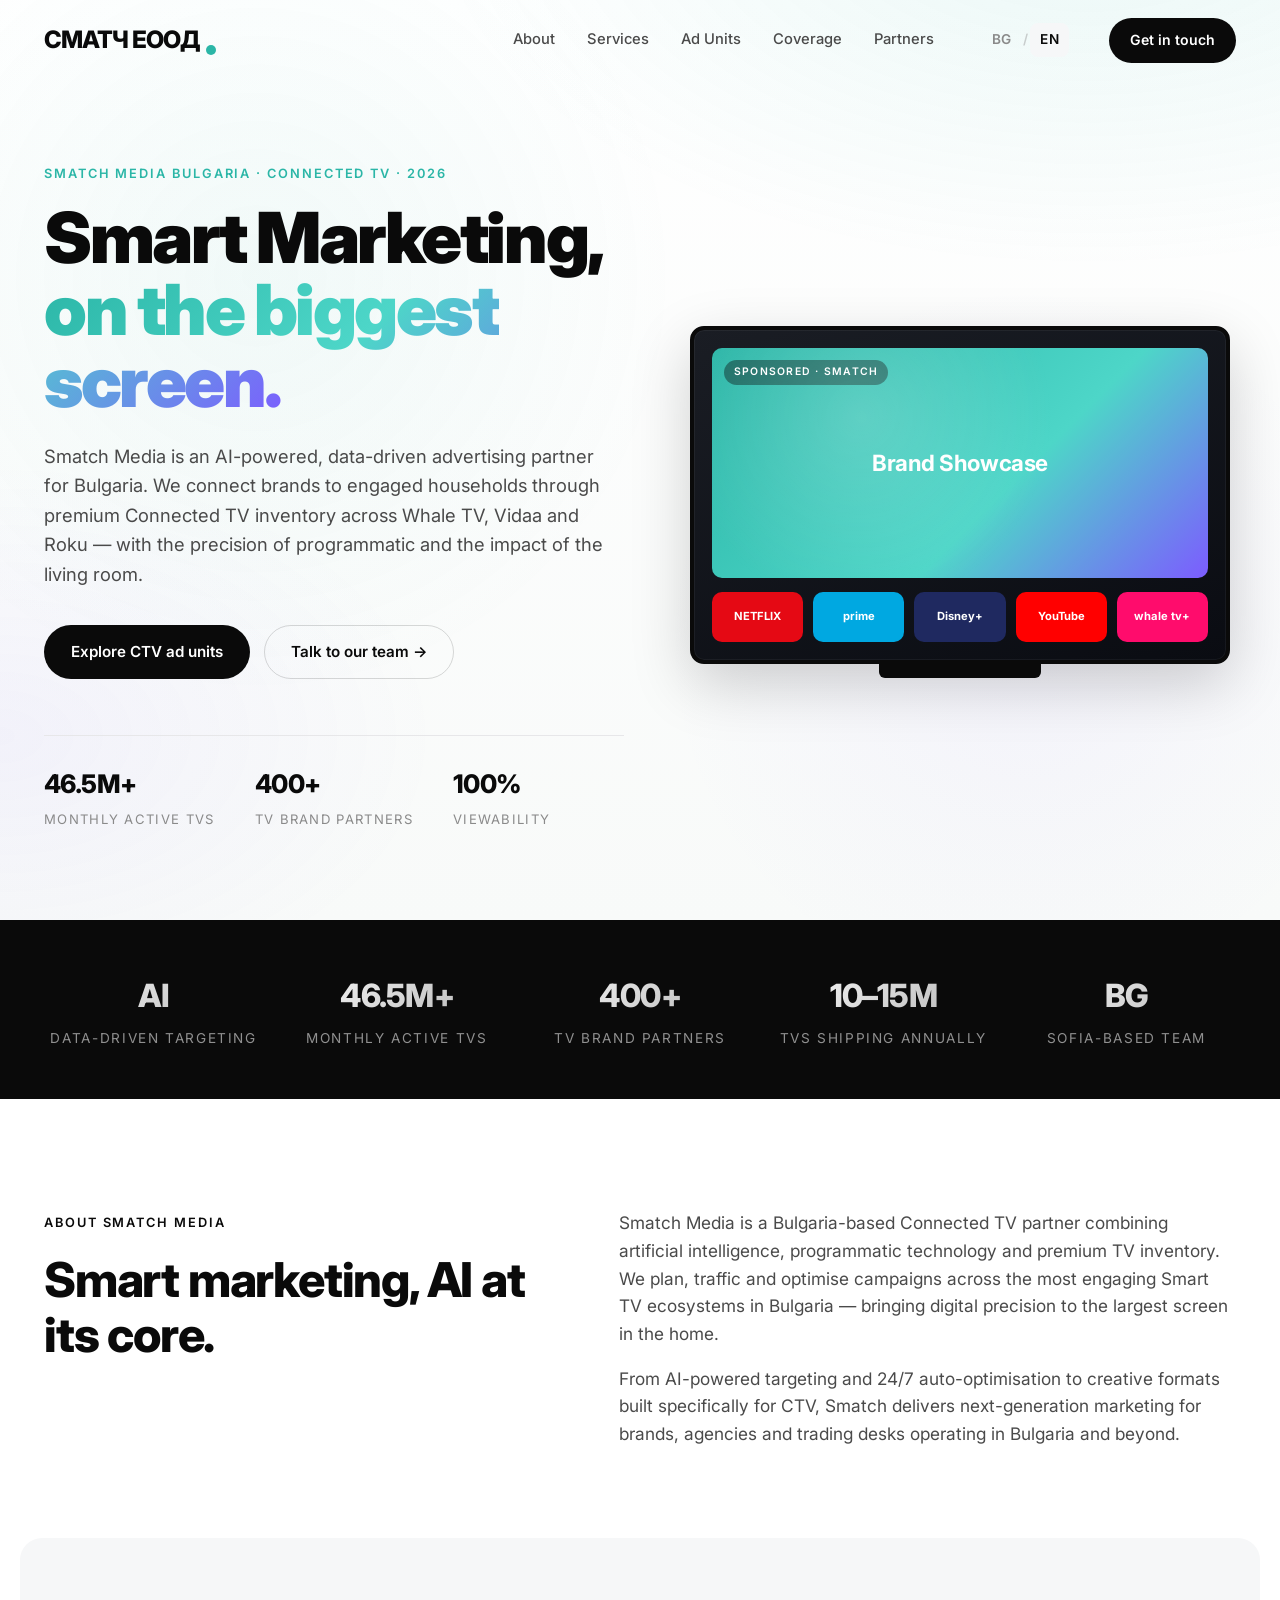
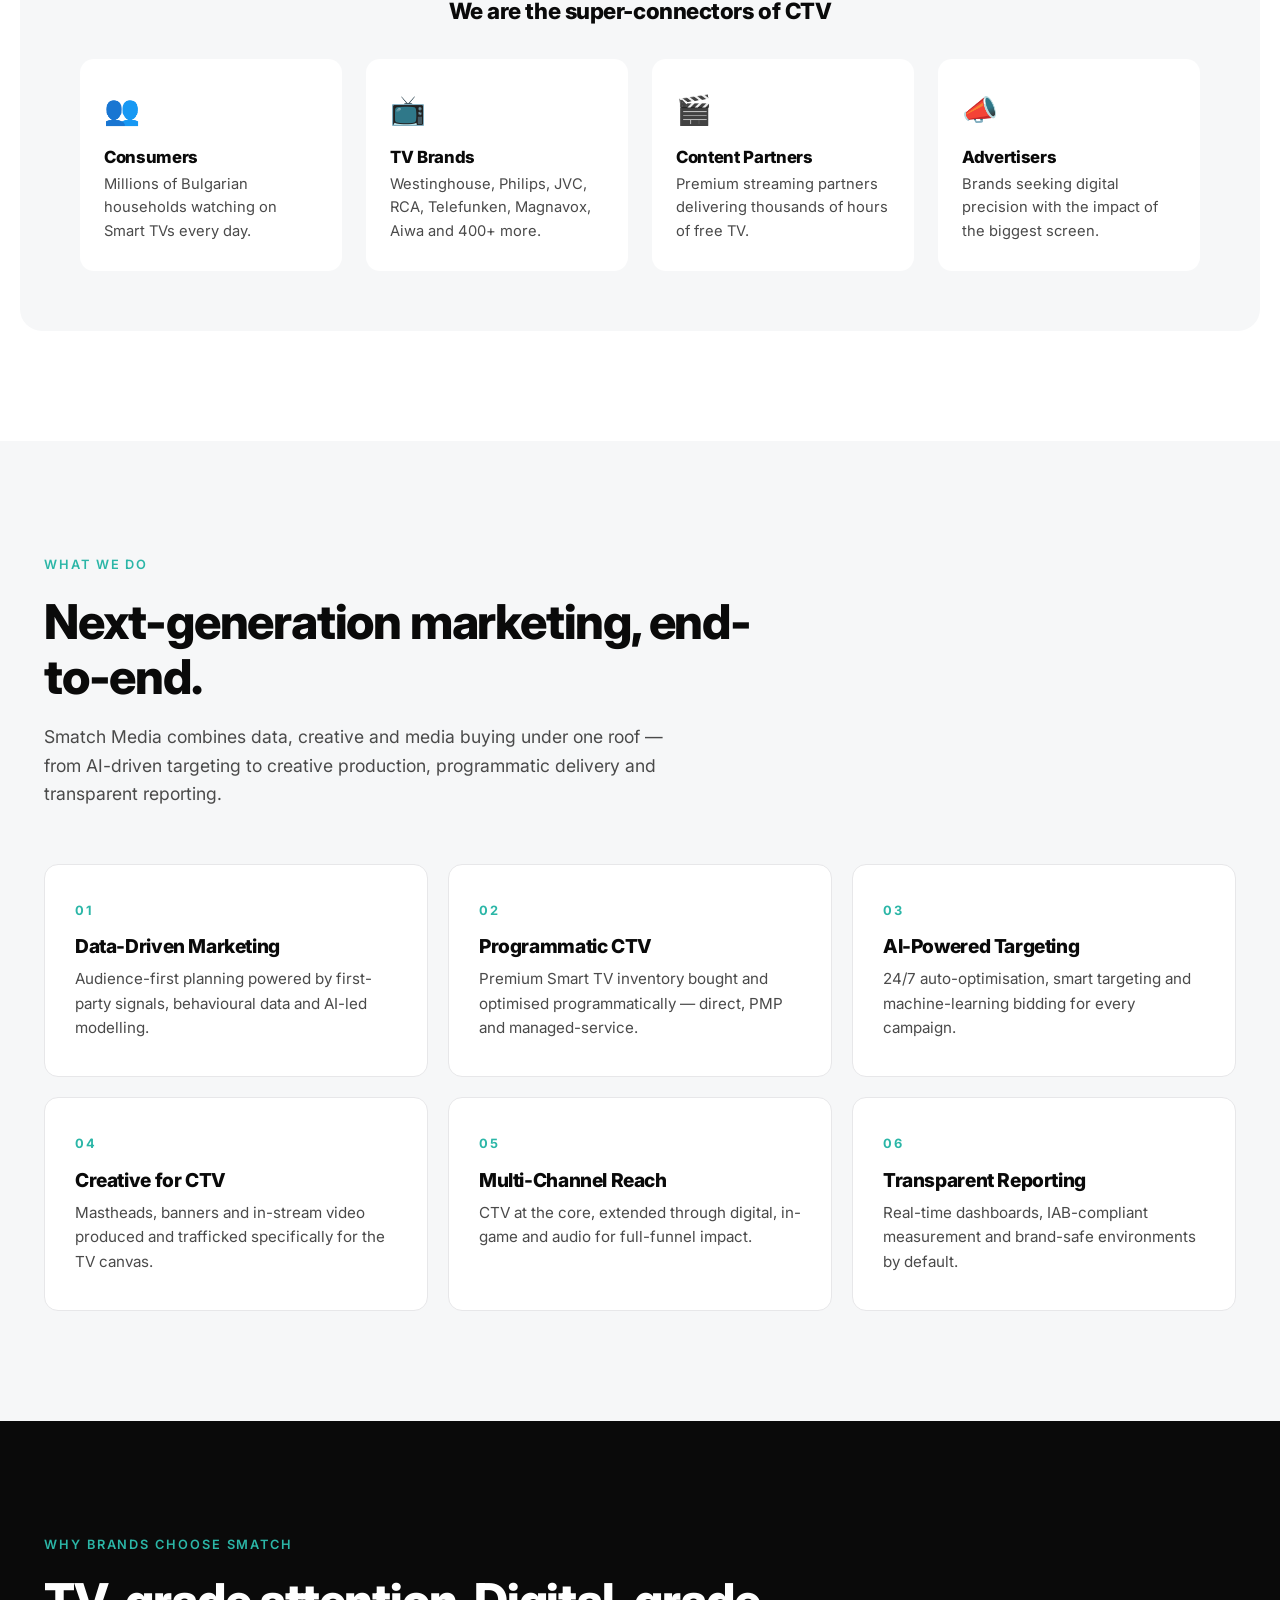
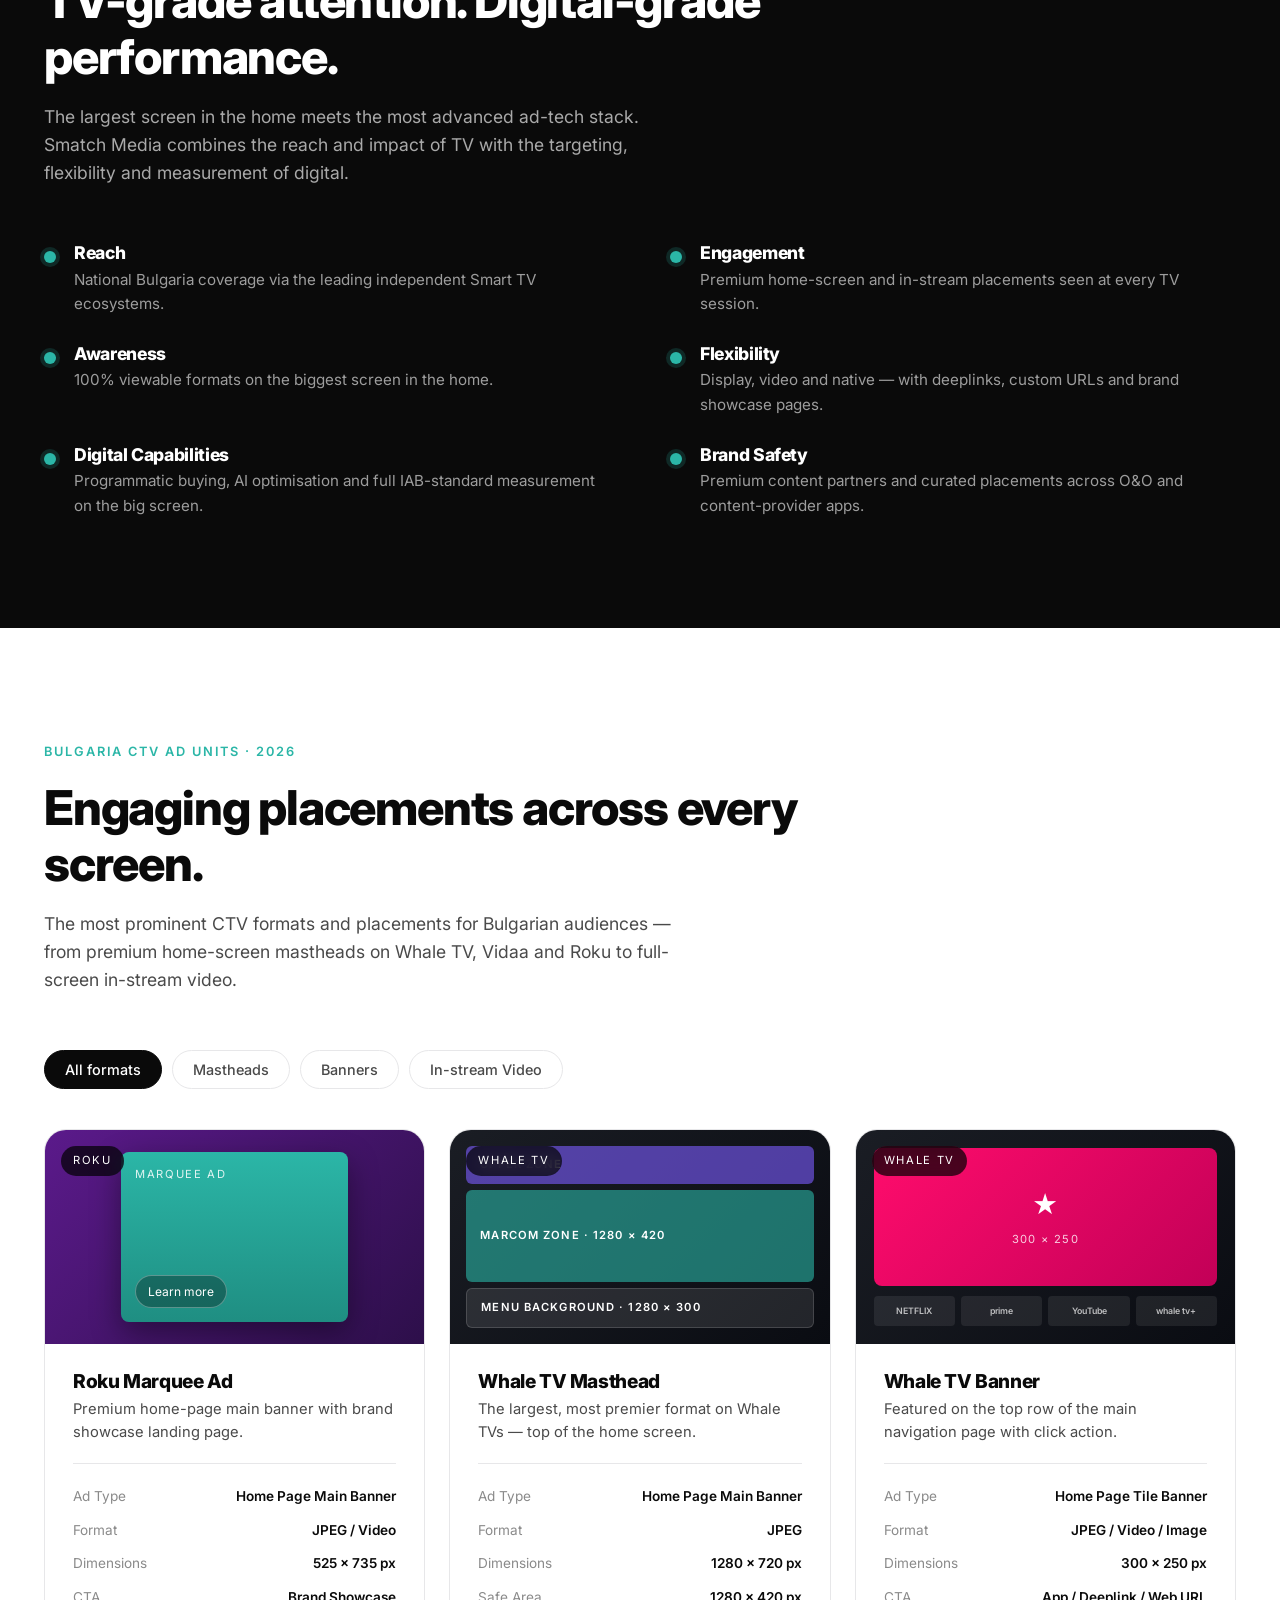
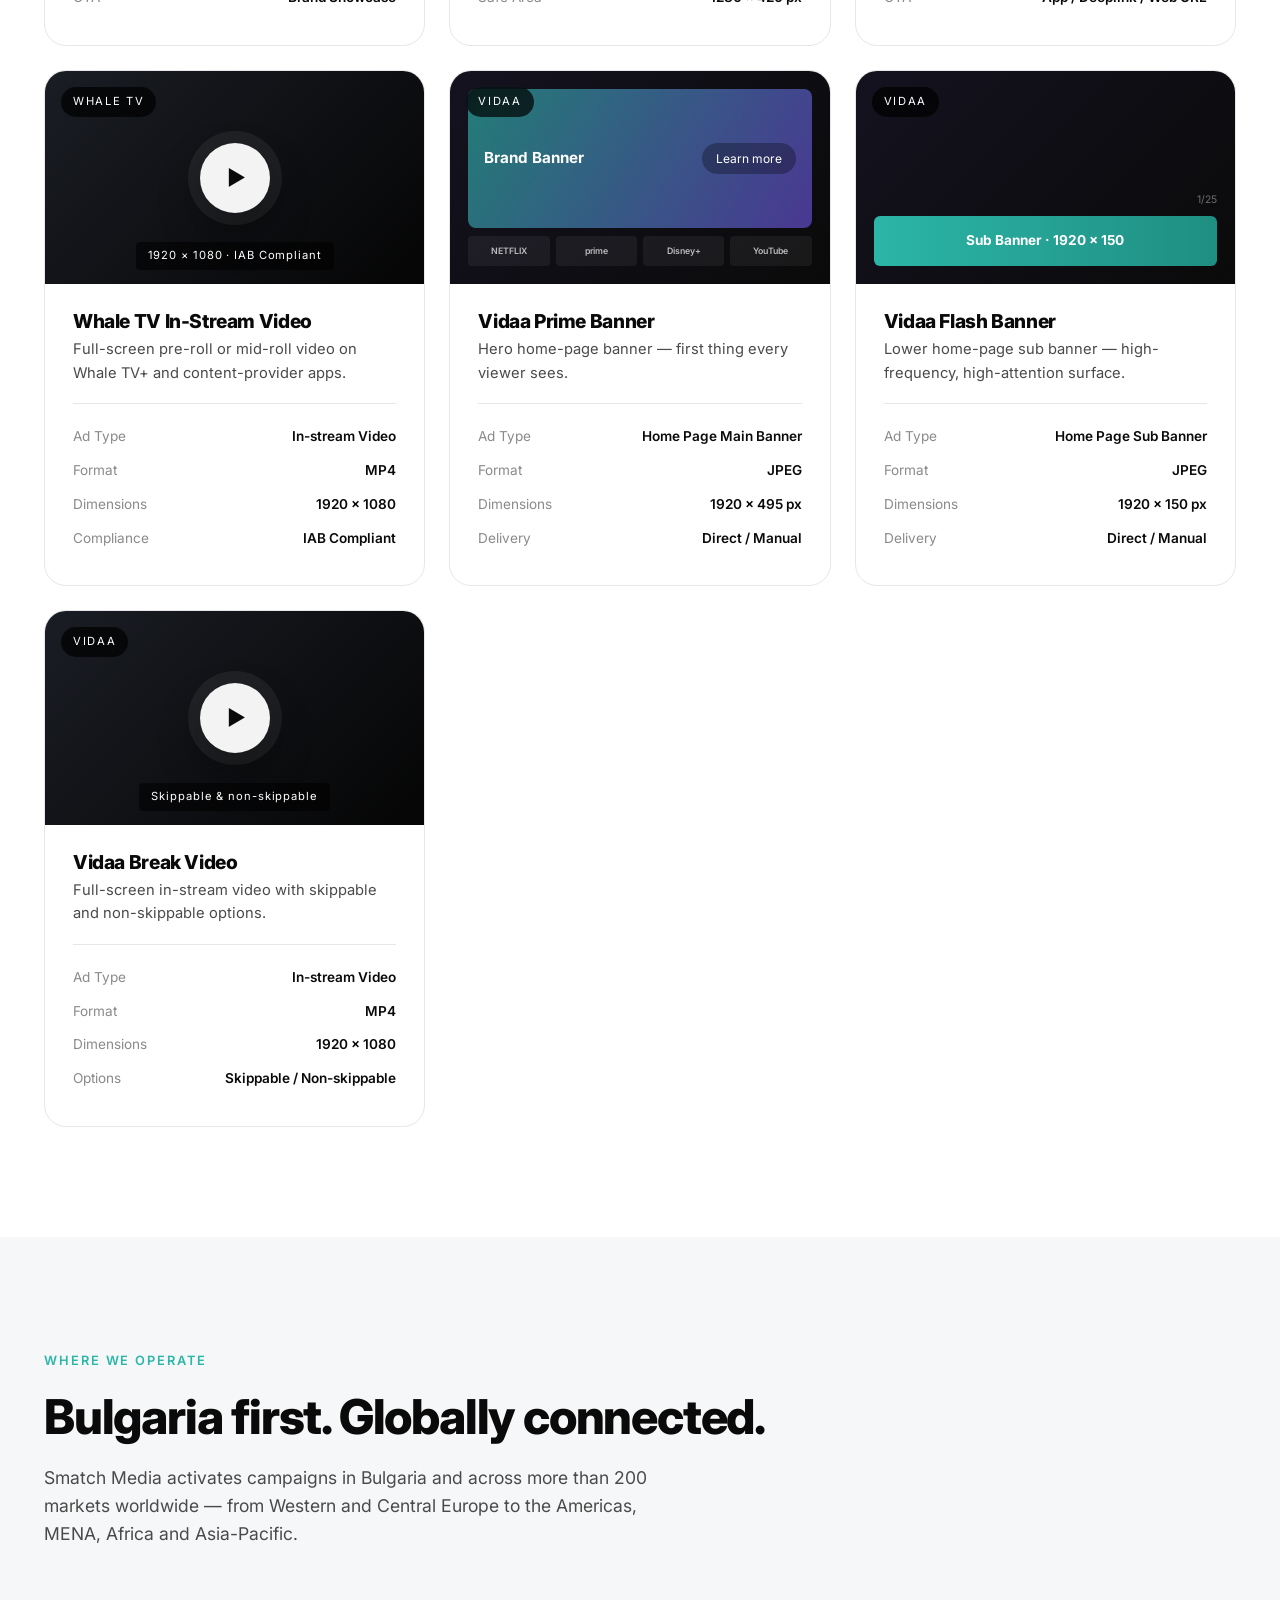
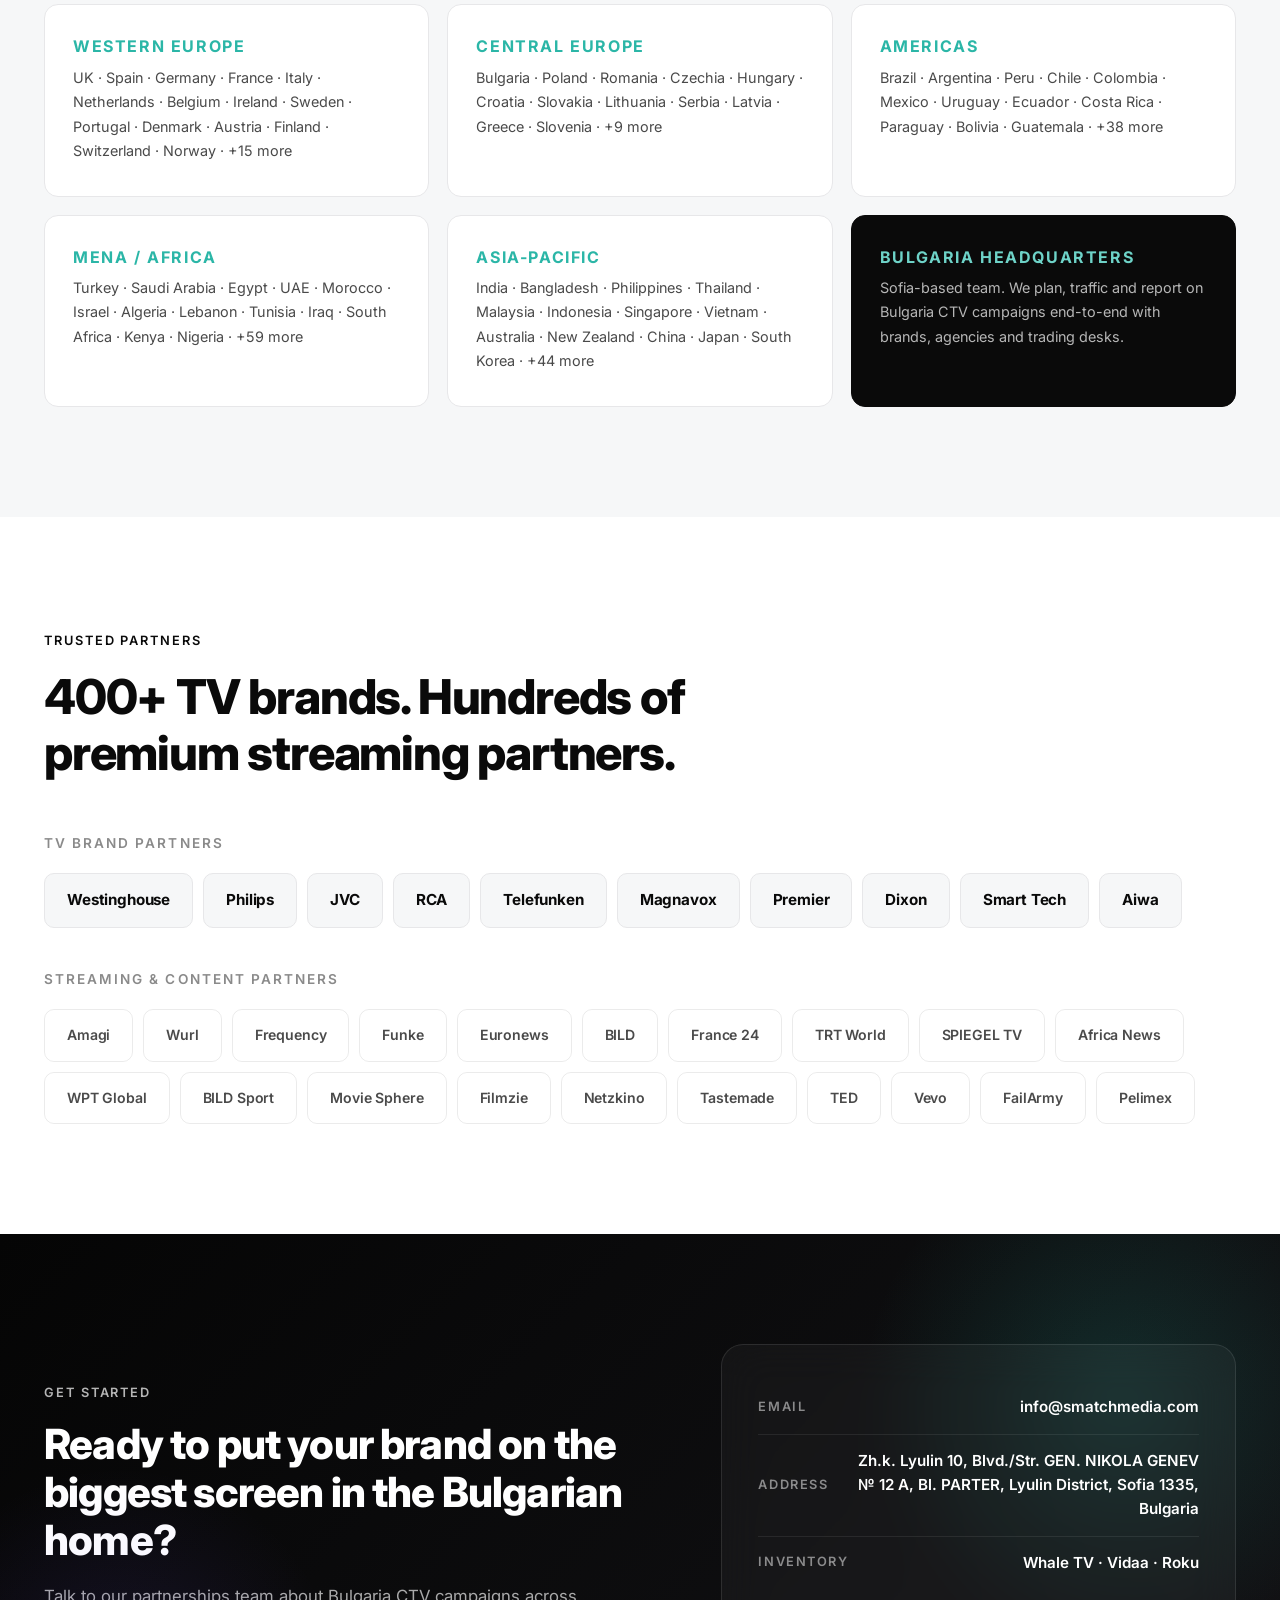
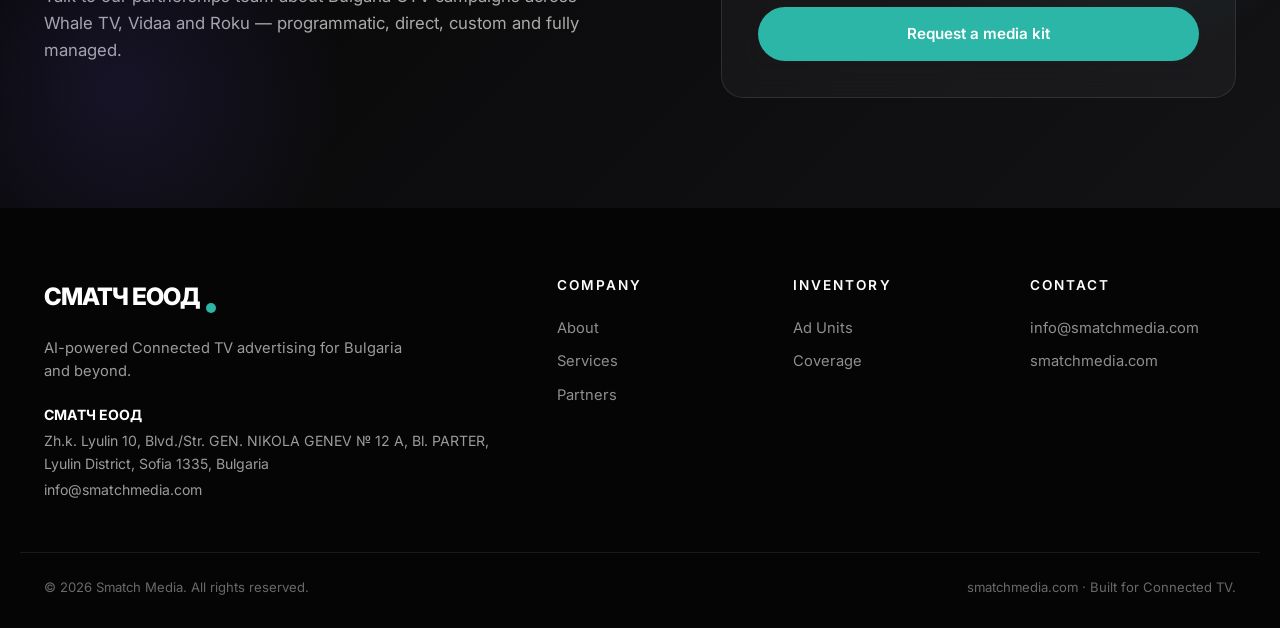
==== commit aa84b6b6: "Update logo to СМАТЧ ЕООД, add Sofia office address, remove phone - Replace 'smatch' wordmark with t" ====
--- a/en/index.html
+++ b/en/index.html
@@ -19,7 +19,7 @@
   <header class="nav" id="nav">
     <div class="nav__inner container">
       <a href="#top" class="logo" aria-label="Smatch Media home">
-        <span class="logo__text">smatch</span><span class="logo__dot"></span>
+        <span class="logo__text">СМАТЧ ЕООД</span><span class="logo__dot"></span>
       </a>
       <nav class="nav__links" aria-label="Primary">
         <a href="#about">About</a>
@@ -492,12 +492,8 @@
           <a class="cta__value" href="mailto:info@smatchmedia.com">info@smatchmedia.com</a>
         </div>
         <div class="cta__row">
-          <span class="cta__label">Bulgaria Office</span>
-          <span class="cta__value">Sofia</span>
-        </div>
-        <div class="cta__row">
-          <span class="cta__label">Phone</span>
-          <a class="cta__value" href="tel:+447435446581">+44 7435 446 581</a>
+          <span class="cta__label">Address</span>
+          <span class="cta__value">Zh.k. Lyulin 10, Blvd./Str. GEN. NIKOLA GENEV № 12 A, Bl. PARTER, Lyulin District, Sofia 1335, Bulgaria</span>
         </div>
         <div class="cta__row">
           <span class="cta__label">Inventory</span>
@@ -513,13 +509,13 @@
     <div class="container footer__inner">
       <div class="footer__brand">
         <a href="#top" class="logo logo--light">
-          <span class="logo__text">smatch</span><span class="logo__dot"></span>
+          <span class="logo__text">СМАТЧ ЕООД</span><span class="logo__dot"></span>
         </a>
         <p>AI-powered Connected TV advertising for Bulgaria and beyond.</p>
         <div class="footer__addr">
-          <strong>Smatch Media Bulgaria</strong>
-          <span>Sofia, Bulgaria</span>
-          <span>info@smatchmedia.com · +44 7435 446 581</span>
+          <strong>СМАТЧ ЕООД</strong>
+          <span>Zh.k. Lyulin 10, Blvd./Str. GEN. NIKOLA GENEV № 12 A, Bl. PARTER, Lyulin District, Sofia 1335, Bulgaria</span>
+          <span>info@smatchmedia.com</span>
         </div>
       </div>
       <div class="footer__cols">
--- a/styles.css
+++ b/styles.css
@@ -109,7 +109,6 @@
 }
 .logo__text {
   font-weight: 800;
-  text-transform: lowercase;
 }
 .logo__dot {
   width: 10px;
